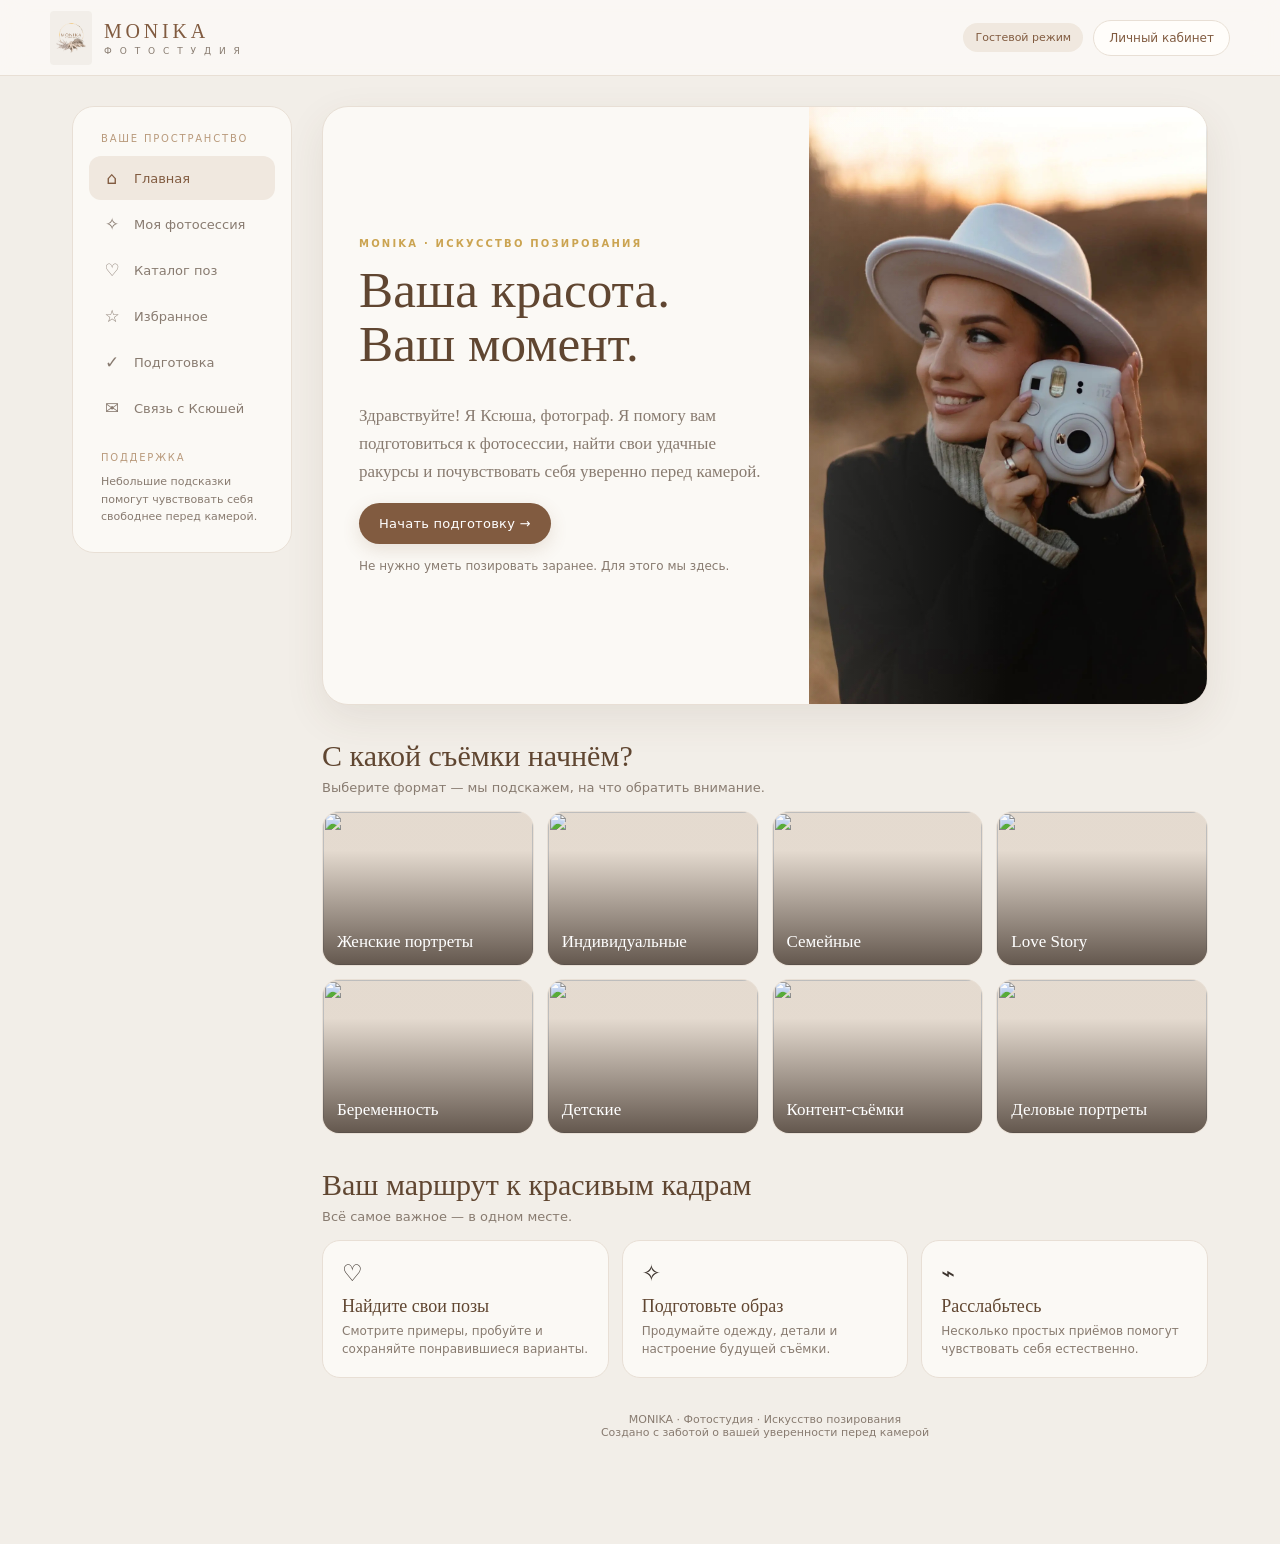
==== ksy-app/index.html @ 973424df "Update index.html" ====
<!DOCTYPE html>
<html lang="ru">
<head>
<meta charset="UTF-8">
<meta name="viewport" content="width=device-width, initial-scale=1.0">
<meta name="theme-color" content="#f2eee8">
<title>MONIKA — искусство позирования</title>
<style>
:root{--cream:#f2eee8;--paper:#fbf9f5;--sand:#dfd1c3;--taupe:#b99a7c;--brown:#815b40;--deep:#604631;--gold:#cba451;--ink:#3d342d;--muted:#887b70;--line:#e8dfd5;--white:#fffdfa;--shadow:0 14px 40px rgba(91,67,48,.09)}
*{box-sizing:border-box}html{scroll-behavior:smooth}body{margin:0;background:var(--cream);color:var(--ink);font-family:Inter,ui-sans-serif,system-ui,-apple-system,"Segoe UI",sans-serif}button,input,textarea,select{font:inherit}button{cursor:pointer}.app{min-height:100vh}.topbar{height:76px;display:flex;align-items:center;justify-content:space-between;padding:0 max(22px,calc((100vw - 1180px)/2));background:rgba(251,249,245,.88);backdrop-filter:blur(12px);border-bottom:1px solid var(--line);position:sticky;top:0;z-index:20}.brand{display:flex;align-items:center;gap:12px}.brand img{width:42px;height:54px;object-fit:cover;object-position:center 48%;border-radius:4px}.brand-name{font-family:Georgia,serif;letter-spacing:.19em;color:var(--brown);font-size:20px}.brand-sub{font-size:9px;letter-spacing:.28em;color:var(--muted);margin-top:3px}.top-actions{display:flex;gap:10px;align-items:center}.pill{border:1px solid var(--line);background:var(--white);color:var(--brown);padding:10px 15px;border-radius:999px;font-size:12px}.pill.primary{background:var(--brown);color:white;border-color:var(--brown)}.layout{max-width:1180px;margin:auto;padding:30px 22px 100px;display:grid;grid-template-columns:220px minmax(0,1fr);gap:30px}.sidebar{position:sticky;top:100px;align-self:start;background:var(--paper);border:1px solid var(--line);border-radius:22px;padding:16px}.side-label{font-size:10px;letter-spacing:.18em;color:var(--taupe);text-transform:uppercase;padding:10px 12px}.nav-btn{display:flex;align-items:center;gap:11px;width:100%;border:0;background:transparent;color:var(--muted);padding:12px;border-radius:12px;text-align:left;font-size:13px;margin:2px 0}.nav-btn:hover,.nav-btn.active{background:#f0e8df;color:var(--brown)}.nav-btn span{font-size:17px;width:22px;text-align:center}.main{min-width:0}.page{display:none}.page.active{display:block;animation:fade .25s ease}@keyframes fade{from{opacity:.5;transform:translateY(5px)}to{opacity:1;transform:none}}.hero{background:var(--paper);border:1px solid var(--line);border-radius:26px;overflow:hidden;display:grid;grid-template-columns:1fr .82fr;min-height:330px;box-shadow:var(--shadow)}.hero-copy{padding:38px 36px;display:flex;flex-direction:column;justify-content:center}.eyebrow{font-size:10px;letter-spacing:.22em;text-transform:uppercase;color:var(--gold);font-weight:700}.hero h1{font-family:Georgia,serif;font-size:clamp(34px,4vw,54px);font-weight:400;line-height:1.05;color:var(--deep);margin:14px 0}.hero p{font-family:Georgia,serif;color:var(--muted);font-size:17px;line-height:1.65;max-width:470px}.hero-photo{background:#e8ded3;display:flex;align-items:center;justify-content:center;position:relative;overflow:hidden}.hero-photo img{height:100%;width:100%;object-fit:cover;object-position:center 38%;opacity:.98}.hero-photo:after{content:"";position:absolute;inset:0;background:linear-gradient(90deg,rgba(251,249,245,.14),transparent 50%)}.btn{border:0;background:var(--brown);color:white;padding:13px 20px;border-radius:999px;font-size:13px;letter-spacing:.02em;box-shadow:0 6px 18px rgba(129,91,64,.16)}.btn:hover{background:var(--deep)}.btn.light{background:#eee5dc;color:var(--brown);box-shadow:none}.btn.outline{background:transparent;border:1px solid var(--taupe);color:var(--brown);box-shadow:none}.btn.small{padding:9px 14px;font-size:12px}.welcome-note{font-size:12px;color:var(--muted);margin-top:15px}.section-head{display:flex;align-items:end;justify-content:space-between;gap:20px;margin:34px 0 16px}.section-head h2,.page-title{font-family:Georgia,serif;font-weight:400;color:var(--deep);font-size:30px;margin:0}.section-head p{margin:7px 0 0;color:var(--muted);font-size:13px}.shoot-grid{display:grid;grid-template-columns:repeat(4,1fr);gap:13px}.shoot-card{position:relative;min-height:155px;border:1px solid var(--line);border-radius:17px;overflow:hidden;background:#e8ded3;text-align:left;padding:0;color:white;isolation:isolate}.shoot-card img{position:absolute;inset:0;width:100%;height:100%;object-fit:cover;z-index:-2;transition:transform .4s}.shoot-card:after{content:"";position:absolute;inset:0;background:linear-gradient(0deg,rgba(49,36,27,.72),rgba(49,36,27,.02) 75%);z-index:-1}.shoot-card:hover img{transform:scale(1.05)}.shoot-card strong{position:absolute;left:14px;bottom:13px;font-family:Georgia,serif;font-weight:400;font-size:17px}.shoot-card.selected{outline:3px solid var(--gold);outline-offset:2px}.shoot-card.selected:before{content:"✓";position:absolute;right:10px;top:10px;background:var(--gold);color:white;border-radius:50%;width:24px;height:24px;display:grid;place-items:center;font-size:13px}.quick-grid{display:grid;grid-template-columns:repeat(3,1fr);gap:13px}.quick-card{background:var(--paper);border:1px solid var(--line);border-radius:18px;padding:19px}.quick-card .ico{font-size:23px}.quick-card h3{font-family:Georgia,serif;font-size:18px;font-weight:400;color:var(--deep);margin:10px 0 5px}.quick-card p{font-size:12px;line-height:1.5;color:var(--muted);margin:0}.filters{display:flex;flex-wrap:wrap;gap:8px;margin:17px 0}.filter{border:1px solid var(--line);border-radius:999px;background:var(--paper);padding:9px 14px;color:var(--muted);font-size:12px}.filter.active{background:var(--brown);border-color:var(--brown);color:white}.search{width:100%;border:1px solid var(--line);background:var(--paper);border-radius:13px;padding:13px 15px;color:var(--ink);outline:none}.search:focus,input:focus,textarea:focus{border-color:var(--taupe);box-shadow:0 0 0 3px rgba(185,154,124,.14)}.pose-grid{display:grid;grid-template-columns:repeat(3,1fr);gap:15px}.pose-card{background:var(--paper);border:1px solid var(--line);border-radius:18px;overflow:hidden;cursor:pointer;transition:.2s}.pose-card:hover{transform:translateY(-3px);box-shadow:var(--shadow)}.pose-img{height:220px;position:relative;background:#e8ded3}.pose-img img{width:100%;height:100%;object-fit:cover}.heart{position:absolute;right:11px;top:11px;border:0;border-radius:50%;background:rgba(251,249,245,.92);width:35px;height:35px;color:var(--brown);font-size:18px}.pose-info{padding:14px}.pose-info small{color:var(--taupe);font-size:10px;text-transform:uppercase;letter-spacing:.13em}.pose-info h3{font-family:Georgia,serif;font-weight:400;font-size:19px;color:var(--deep);margin:6px 0}.pose-info p{font-size:12px;color:var(--muted);margin:0;line-height:1.5}.tag{display:inline-block;background:#f0e8df;color:var(--brown);border-radius:999px;padding:5px 9px;font-size:10px;margin:9px 4px 0 0}.panel{background:var(--paper);border:1px solid var(--line);border-radius:22px;padding:24px;margin:16px 0}.panel h3{font-family:Georgia,serif;font-weight:400;color:var(--deep);font-size:22px;margin:0 0 12px}.muted{color:var(--muted);font-size:13px;line-height:1.6}.checklist{display:grid;gap:10px}.checkrow{display:flex;gap:11px;align-items:flex-start;padding:12px;background:#f7f3ee;border-radius:12px;font-size:13px;color:var(--ink)}.checkrow input{accent-color:var(--brown);margin-top:2px}.progress{height:7px;background:#eee5dc;border-radius:10px;overflow:hidden;margin:12px 0}.progress span{display:block;height:100%;background:var(--gold);width:0;transition:width .2s}.form-grid{display:grid;grid-template-columns:1fr 1fr;gap:12px}.field{display:grid;gap:6px;margin:10px 0}.field label{font-size:11px;color:var(--muted)}.field input,.field textarea,.field select{width:100%;border:1px solid var(--line);border-radius:12px;background:#fffdfa;padding:12px;color:var(--ink);outline:none}.field textarea{min-height:105px;resize:vertical}.empty{padding:40px 20px;text-align:center;color:var(--muted);background:var(--paper);border:1px dashed var(--sand);border-radius:18px}.modal{position:fixed;inset:0;background:rgba(43,32,24,.48);z-index:50;display:none;align-items:center;justify-content:center;padding:18px}.modal.open{display:flex}.modal-box{background:var(--paper);border-radius:22px;max-width:760px;width:100%;max-height:90vh;overflow:auto;position:relative}.modal-close{position:absolute;right:14px;top:14px;border:0;background:rgba(255,253,250,.9);width:36px;height:36px;border-radius:50%;font-size:20px;color:var(--brown);z-index:2}.modal-content{display:grid;grid-template-columns:1fr 1fr}.modal-content img{width:100%;height:100%;min-height:430px;object-fit:cover}.modal-text{padding:30px}.modal-text h2{font:400 30px Georgia,serif;color:var(--deep);margin:8px 0 14px}.modal-text h4{font-size:12px;color:var(--brown);margin:18px 0 5px}.modal-text p{font-size:13px;color:var(--muted);line-height:1.6;margin:0}.toast{position:fixed;bottom:24px;left:50%;transform:translate(-50%,20px);opacity:0;background:var(--deep);color:white;padding:12px 18px;border-radius:999px;font-size:12px;z-index:100;transition:.25s;pointer-events:none}.toast.show{opacity:1;transform:translate(-50%,0)}.mobile-nav{display:none}.profile-badge{font-size:11px;color:var(--brown);background:#f0e8df;border-radius:999px;padding:8px 12px}.footer{color:var(--muted);font-size:11px;text-align:center;margin:35px 0 5px}.hide{display:none!important}
@media(max-width:900px){.layout{grid-template-columns:1fr;padding:20px 16px 100px}.sidebar{display:none}.shoot-grid{grid-template-columns:repeat(2,1fr)}.pose-grid{grid-template-columns:repeat(2,1fr)}.hero{grid-template-columns:1fr .65fr}.hero-copy{padding:26px}.quick-grid{grid-template-columns:repeat(2,1fr)}.mobile-nav{display:flex;position:fixed;bottom:0;left:0;right:0;background:rgba(251,249,245,.96);backdrop-filter:blur(14px);border-top:1px solid var(--line);z-index:30;justify-content:space-around;padding:8px 4px calc(8px + env(safe-area-inset-bottom))}.mobile-nav button{border:0;background:transparent;color:var(--muted);font-size:10px;display:grid;gap:3px;justify-items:center;padding:4px}.mobile-nav button span{font-size:18px}.mobile-nav button.active{color:var(--brown)}}
@media(max-width:600px){.topbar{height:64px;padding:0 14px}.brand img{width:34px;height:44px}.brand-name{font-size:17px}.top-actions .pill{padding:8px 10px;font-size:10px}.layout{padding:14px 12px 95px}.hero{display:flex;flex-direction:column-reverse}.hero-photo{height:180px}.hero-photo{height:250px}.hero-photo img{object-position:center 36%}.hero-copy{padding:23px}.hero h1{font-size:37px}.hero p{font-size:15px}.section-head h2,.page-title{font-size:26px}.shoot-card{min-height:132px}.pose-grid{grid-template-columns:1fr 1fr;gap:9px}.pose-img{height:160px}.pose-info{padding:11px}.pose-info h3{font-size:16px}.pose-info p{font-size:11px}.quick-grid{grid-template-columns:1fr 1fr}.quick-card{padding:14px}.quick-card h3{font-size:16px}.form-grid{grid-template-columns:1fr}.modal-content{grid-template-columns:1fr}.modal-content img{height:250px;min-height:0}.modal-text{padding:22px}.section-head{margin-top:26px}.panel{padding:17px}}
</style>
</head>
<body>
<div class="app">
<header class="topbar">
  <div class="brand"><img id="brandLogo" alt="Логотип фотостудии MONIKA"><div><div class="brand-name">MONIKA</div><div class="brand-sub">Ф О Т О С Т У Д И Я</div></div></div>
  <div class="top-actions"><span class="profile-badge" id="modeBadge">Гостевой режим</span><button class="pill" id="modeButton">Личный кабинет</button></div>
</header>
<div class="layout">
<aside class="sidebar">
  <div class="side-label">Ваше пространство</div>
  <button class="nav-btn active" data-page="home"><span>⌂</span>Главная</button>
  <button class="nav-btn" data-page="shoot"><span>✧</span>Моя фотосессия</button>
  <button class="nav-btn" data-page="poses"><span>♡</span>Каталог поз</button>
  <button class="nav-btn" data-page="favorites"><span>☆</span>Избранное</button>
  <button class="nav-btn" data-page="prepare"><span>✓</span>Подготовка</button>
  <button class="nav-btn" data-page="message"><span>✉</span>Связь с Ксюшей</button>
  <div class="side-label" style="margin-top:12px">Поддержка</div>
  <div class="muted" style="padding:0 12px 10px;font-size:11px">Небольшие подсказки помогут чувствовать себя свободнее перед камерой.</div>
</aside>
<main class="main">
<section class="page active" id="page-home">
  <div class="hero">
    <div class="hero-copy"><div class="eyebrow">MONIKA · искусство позирования</div><h1>Ваша красота.<br>Ваш момент.</h1><p>Здравствуйте! Я Ксюша, фотограф. Я помогу вам подготовиться к фотосессии, найти свои удачные ракурсы и почувствовать себя уверенно перед камерой.</p><div><button class="btn" data-go="shoot">Начать подготовку →</button></div><div class="welcome-note">Не нужно уметь позировать заранее. Для этого мы здесь.</div></div>
    <div class="hero-photo"><img src="main-photo.jpg" alt="Ксюша — фотограф фотостудии MONIKA"></div>
  </div>
  <div class="section-head"><div><h2>С какой съёмки начнём?</h2><p>Выберите формат — мы подскажем, на что обратить внимание.</p></div></div>
  <div class="shoot-grid" id="homeShootGrid"></div>
  <div class="section-head"><div><h2>Ваш маршрут к красивым кадрам</h2><p>Всё самое важное — в одном месте.</p></div></div>
  <div class="quick-grid">
    <div class="quick-card"><div class="ico">♡</div><h3>Найдите свои позы</h3><p>Смотрите примеры, пробуйте и сохраняйте понравившиеся варианты.</p></div>
    <div class="quick-card"><div class="ico">✧</div><h3>Подготовьте образ</h3><p>Продумайте одежду, детали и настроение будущей съёмки.</p></div>
    <div class="quick-card"><div class="ico">⌁</div><h3>Расслабьтесь</h3><p>Несколько простых приёмов помогут чувствовать себя естественно.</p></div>
  </div>
</section>
<section class="page" id="page-shoot">
  <div class="eyebrow">Ваш персональный маршрут</div><h1 class="page-title">Моя фотосессия</h1><p class="muted">Выберите формат съёмки. Подборка поз и рекомендации будут ориентированы на ваш запрос.</p>
  <div class="shoot-grid" id="shootPageGrid"></div>
  <div class="panel" id="shootSelection"><h3>Пока ничего не выбрано</h3><p class="muted">Выберите тип фотосессии выше, чтобы увидеть рекомендации.</p></div>
</section>
<section class="page" id="page-poses">
  <div class="eyebrow">Вдохновение и практика</div><h1 class="page-title">Каталог поз</h1><p class="muted">Выберите позу, изучите подсказки и добавьте понравившиеся варианты в избранное.</p>
  <input class="search" id="poseSearch" placeholder="Найти позу или подсказку…">
  <div class="filters" id="poseFilters"></div><div class="pose-grid" id="poseGrid"></div>
</section>
<section class="page" id="page-favorites">
  <div class="eyebrow">Ваша подборка</div><h1 class="page-title">Избранные позы</h1><p class="muted">Соберите идеи, которые хотите обсудить с Ксюшей перед съёмкой.</p>
  <div id="favoriteGrid" class="pose-grid"></div>
  <div class="panel"><h3>Поделиться подборкой</h3><p class="muted">Отправьте Ксюше список выбранных поз и добавьте свои пожелания.</p><button class="btn" id="shareFavorites">Поделиться подборкой</button></div>
</section>
<section class="page" id="page-prepare">
  <div class="eyebrow">Спокойная подготовка</div><h1 class="page-title">Перед фотосессией</h1><p class="muted">Отмечайте выполненные пункты. Ваш прогресс сохранится в этом браузере.</p>
  <div class="panel"><div style="display:flex;justify-content:space-between;gap:12px;align-items:center"><h3>Мой чек-лист</h3><strong id="progressText" style="font-size:12px;color:var(--brown)">0 из 8</strong></div><div class="progress"><span id="progressBar"></span></div><div class="checklist" id="checklist"></div></div>
  <div class="panel"><h3>Маленькая практика перед зеркалом</h3><p class="muted">Выделите 5 минут: расслабьте плечи, слегка перенесите вес на одну ногу, попробуйте повернуть корпус на три четверти и найдите мягкое положение рук. Не стремитесь застыть — дышите и двигайтесь плавно.</p></div>
</section>
<section class="page" id="page-message">
  <div class="eyebrow">Давайте обсудим вашу идею</div><h1 class="page-title">Связь с Ксюшей</h1><p class="muted">Расскажите, какое настроение вы хотите передать на фотографиях. Можно отправить и сохранённые позы.</p>
  <div class="panel">
    <form id="messageForm">
      <div class="form-grid"><div class="field"><label for="clientName">Ваше имя *</label><input id="clientName" required placeholder="Как к вам обращаться?"></div><div class="field"><label for="clientContact">Телефон или мессенджер</label><input id="clientContact" placeholder="Как с вами связаться?"></div></div>
      <div class="field"><label for="clientShoot">Тип фотосессии</label><select id="clientShoot"><option value="">Выберите формат</option></select></div>
      <div class="field"><label for="clientWish">Ваши пожелания *</label><textarea id="clientWish" required placeholder="Например: хочу нежные естественные кадры, люблю фотографии в движении…"></textarea></div>
      <div class="field"><label for="selectedPoses">Выбранные позы</label><textarea id="selectedPoses" placeholder="Здесь появятся ваши избранные позы" readonly></textarea></div>
      <button class="btn" type="submit">Подготовить сообщение</button>
      <p class="welcome-note">Пока это демонстрационная форма: она подготовит текст для отправки через меню «Поделиться» или копирование. Автоматическая доставка Ксюше появится после подключения канала связи.</p>
    </form>
  </div>
</section>
<div class="footer">MONIKA · Фотостудия · Искусство позирования<br>Создано с заботой о вашей уверенности перед камерой</div>
</main>
</div>
<nav class="mobile-nav">
  <button class="active" data-page="home"><span>⌂</span>Главная</button><button data-page="shoot"><span>✧</span>Съёмка</button><button data-page="poses"><span>♡</span>Позы</button><button data-page="favorites"><span>☆</span>Избранное</button><button data-page="prepare"><span>✓</span>Чек-лист</button>
</nav>
</div>
<div class="modal" id="poseModal"><div class="modal-box"><button class="modal-close" id="modalClose">×</button><div class="modal-content" id="modalContent"></div></div></div>
<div class="toast" id="toast"></div>
<script>
const LOGO_DATA = "logo.png";
document.getElementById('brandLogo').src=LOGO_DATA;
const shootTypes=[
["Женские портреты","Женственность, выразительный взгляд и красивые крупные планы."],
["Индивидуальные","Ваш характер, настроение и история в кадре."],
["Семейные","Тепло, близость, живые эмоции и взаимодействие."],
["Love Story","Нежность, контакт, движение и искренние моменты вдвоём."],
["Беременность","Красота ожидания, мягкие линии и бережные позы."],
["Детские","Игра, естественность, движение и настоящие эмоции."],
["Контент-съёмки","Разнообразные кадры для личного бренда и социальных сетей."],
["Деловые портреты","Уверенность, открытость и профессиональный образ."],
];
const poses=[
{id:1,title:"Мягкий разворот",kind:"Стоя",desc:"Положение корпуса в три четверти помогает создать объёмный и естественный силуэт.",img:"photo.jpg",body:"Поверните корпус немного в сторону от камеры, плечи оставьте расслабленными. Перенесите вес на дальнюю от камеры ногу, ближнюю слегка согните.",hands:"Одну руку можно мягко положить на талию или бедро, вторую оставить свободной. Между рукой и корпусом оставьте немного воздуха.",legs:"Стопы поставьте не на одну линию. Носок ближней ноги можно направить немного в сторону камеры.",head:"Слегка поверните лицо к источнику света. Подбородок чуть вперёд и немного вниз.",tip:"Не задерживайте дыхание. Сделайте небольшой выдох и расслабьте плечи." ,tags:["Женский портрет","Индивидуальная","Контент-съёмка"]},
{id:2,title:"Руки у лица",kind:"Крупный план",desc:"Нежный портретный жест, который помогает красиво оформить лицо в кадре.",img:"photo.jpg",body:"Разверните плечи немного по диагонали. Не прижимайте локти к телу — оставьте лёгкость в линии рук.",hands:"Коснитесь пальцами подбородка, щеки или линии шеи. Кисти расслаблены, пальцы слегка вытянуты, но не напряжены.",legs:"В крупном плане положение ног не принципиально.",head:"Слегка наклоните голову и выберите точку взгляда рядом с объективом или прямо в камеру.",tip:"Не закрывайте пальцами черты лица. Представьте, что держите в руках тонкий лепесток.",tags:["Женский портрет","Индивидуальная","Контент-съёмка"]},
{id:3,title:"Опора на стену",kind:"Стоя",desc:"Расслабленная поза с естественной опорой и красивой линией корпуса.",img:"photo.jpg",body:"Встаньте рядом со стеной и слегка коснитесь её плечом или спиной. Не наваливайтесь всем весом.",hands:"Одну руку можно опустить вдоль тела, другой легко коснуться стены или волос.",legs:"Скрестите ноги свободно в области щиколоток или поставьте одну ногу чуть впереди.",head:"Поверните голову к свету, взгляд можно направить в сторону.",tip:"Сделайте несколько небольших движений, чтобы фотограф поймал естественный момент.",tags:["Индивидуальная","Деловой портрет","Контент-съёмка"]},
{id:4,title:"Элегантно сидя",kind:"Сидя",desc:"Спокойная поза для портрета или кадров в полный рост.",img:"photo.jpg",body:"Сядьте ближе к краю стула, корпус слегка наклоните вперёд от бёдер, сохраняя длинную спину.",hands:"Положите ладони на бёдра или одну руку на подлокотник. Не сжимайте пальцы.",legs:"Разверните колени немного по диагонали, одну стопу поставьте чуть впереди другой.",head:"Подбородок держите параллельно полу или немного опустите.",tip:"Сначала найдите удобное положение, затем добавьте небольшой поворот корпуса.",tags:["Женский портрет","Индивидуальная","Деловой портрет"]},
{id:5,title:"Шаг в движении",kind:"В движении",desc:"Живой кадр, будто фотограф поймал вас во время прогулки.",img:"photo.jpg",body:"Начните медленно идти по направлению к фотографу или по диагонали. Держите корпус свободно.",hands:"Позвольте рукам естественно двигаться в такт шагу. Можно слегка придерживать жакет или сумку.",legs:"Делайте небольшие шаги, не пытайтесь специально широко шагать.",head:"Смотрите вперёд, на фотографа или ненадолго в сторону.",tip:"Лучше повторить проход несколько раз, каждый раз немного меняя темп.",tags:["Индивидуальная","Контент-съёмка","Деловой портрет"]},
{id:6,title:"Взгляд через плечо",kind:"Стоя",desc:"Поза с лёгкой динамикой и выразительной линией плеч.",img:"photo.jpg",body:"Развернитесь от камеры корпусом, затем мягко поверните плечи и голову назад.",hands:"Руки оставьте свободными или одной рукой слегка коснитесь волос.",legs:"Поставьте ноги устойчиво, одну можно немного отвести назад.",head:"Посмотрите через плечо, не поднимая подбородок слишком высоко.",tip:"Поворачивайте голову постепенно, чтобы найти комфортный угол.",tags:["Женский портрет","Индивидуальная"]},
{id:7,title:"Уютный семейный момент",kind:"Взаимодействие",desc:"Не смотрите всё время в камеру — взаимодействуйте друг с другом.",img:"photo.jpg",body:"Расположитесь близко друг к другу, создавая естественный контакт плечами и руками.",hands:"Обнимите близкого человека, возьмите ребёнка за руку или мягко коснитесь плеча.",legs:"Выберите удобное устойчивое положение. Для детей оставьте свободу движения.",head:"Посмотрите друг на друга, улыбнитесь или поговорите.",tip:"Вместо команды «улыбнитесь» вспомните приятную семейную историю.",tags:["Семейная","Детская"]},
{id:8,title:"Нежный контакт вдвоём",kind:"Взаимодействие",desc:"Кадр про близость: лёгкое касание и внимание друг к другу.",img:"photo.jpg",body:"Встаньте близко друг к другу под небольшим углом к камере.",hands:"Возьмитесь за руки или положите ладонь на плечо партнёра.",legs:"Стойте свободно, можно слегка приблизить одну стопу к партнёру.",head:"Посмотрите друг на друга или соприкоснитесь лбами, если вам комфортно.",tip:"Сделайте несколько шагов навстречу друг другу — движение поможет убрать скованность.",tags:["Love Story","Семейная"]},
{id:9,title:"Силуэт в профиль",kind:"Крупный план",desc:"Лаконичный портрет, в котором важны линия лица и мягкий свет.",img:"photo.jpg",body:"Повернитесь боком к камере, плечи опустите и вытяните шею естественно.",hands:"Руки можно оставить за пределами кадра или легко соединить у талии.",legs:"Не имеют значения для портретного кадра.",head:"Смотрите прямо перед собой, не запрокидывая голову.",tip:"Попросите фотографа показать, с какой стороны свет мягче подчёркивает черты лица.",tags:["Женский портрет","Деловой портрет"]},
{id:10,title:"Свободная поза с жакетом",kind:"Стоя",desc:"Подходит для стильных кадров с одеждой и аксессуарами.",img:"photo.jpg",body:"Слегка разверните корпус, одну сторону жакета можно оставить открытой.",hands:"Возьмитесь за лацкан, манжет или край рукава. Движение должно быть лёгким.",legs:"Одна нога немного впереди, колени не блокируйте.",head:"Смотрите в камеру или чуть в сторону.",tip:"Поиграйте с деталями одежды: поправьте рукав, воротник или волосы.",tags:["Контент-съёмка","Деловой портрет","Индивидуальная"]},
{id:11,title:"Беременный профиль будущей мамы",kind:"Крупный план",desc:"Мягкая поза, в которой внимание сосредоточено на ожидании малыша.",img:"photo.jpg",body:"Встаньте боком к камере, слегка наклоните голову...",head:"Слегка поверните лицо...",tip:"Не закрывайте пальцами черты лица...",tags:["Женский портрет","Беременность"]},
{id:12,title:"Игра и движение",kind:"В движении",desc:"Для детской съёмки лучше работают простые игры и естественные эмоции.",img:"photo.jpg",body:"Предложите ребёнку пройтись, повернуться, рассмотреть игрушку или обнять близкого.",hands:"Пусть руки двигаются свободно — не нужно фиксировать положение.",legs:"Дайте возможность двигаться и менять положение.",head:"Не требуйте смотреть прямо в объектив. Ловите живой взгляд.",tip:"Пусть съёмка будет игрой, а не набором строгих команд.",tags:["Детская","Семейная"]}
];
const checklistItems=["Обсудить с Ксюшей идею и настроение съёмки","Выбрать 2–3 подходящих образа","Проверить одежду и подготовить её заранее","Подобрать обувь и аксессуары","Продумать макияж и причёску","Сохранить понравившиеся позы и референсы","Уточнить время, адрес и детали встречи","Взять с собой хорошее настроение и воду"];
let selectedShoot=localStorage.getItem('monikaShoot')||'';
let favorites=JSON.parse(localStorage.getItem('monikaFavorites')||'[]');
let checked=JSON.parse(localStorage.getItem('monikaChecklist')||'[]');
let mode=localStorage.getItem('monikaMode')||'guest';
let activeFilter='Все';
function toast(msg){const el=document.getElementById('toast');el.textContent=msg;el.classList.add('show');setTimeout(()=>el.classList.remove('show'),2400)}
function navigate(page){document.querySelectorAll('.page').forEach(p=>p.classList.toggle('active',p.id==='page-'+page));document.querySelectorAll('[data-page]').forEach(b=>b.classList.toggle('active',b.dataset.page===page));window.scrollTo({top:0,behavior:'smooth'});if(page==='favorites')renderFavorites();if(page==='poses')renderPoses();if(page==='message')syncSelectedPoses()}
document.querySelectorAll('[data-page]').forEach(b=>b.addEventListener('click',()=>navigate(b.dataset.page)));
document.querySelectorAll('[data-go]').forEach(b=>b.addEventListener('click',()=>navigate(b.dataset.go)));
function shootCard(s){return `<button class="shoot-card ${selectedShoot===s[0]?'selected':''}" data-shoot="${s[0]}"><img src="${s[2]}" alt=""><strong>${s[0]}</strong></button>`}
function renderShootCards(){document.getElementById('homeShootGrid').innerHTML=shootTypes.map(shootCard).join('');document.getElementById('shootPageGrid').innerHTML=shootTypes.map(shootCard).join('');document.querySelectorAll('[data-shoot]').forEach(b=>b.addEventListener('click',()=>{selectedShoot=b.dataset.shoot;localStorage.setItem('monikaShoot',selectedShoot);renderShootCards();renderShootSelection();toast('Формат фотосессии выбран')}));}
function renderShootSelection(){const el=document.getElementById('shootSelection');if(!selectedShoot){el.innerHTML='<h3>Пока ничего не выбрано</h3><p class="muted">Выберите тип фотосессии выше, чтобы увидеть рекомендации.</p>';return}const s=shootTypes.find(x=>x[0]===selectedShoot);const rec=poses.filter(p=>p.tags.some(t=>t.toLowerCase().includes(selectedShoot.toLowerCase().split(' ')[0])||selectedShoot==='Женские портреты'&&t==='Женский портрет')).slice(0,3);el.innerHTML=`<div class="eyebrow">Ваш выбор</div><h3>s[0]</h3><pclass="muted">{s[1]}</p><p class="muted">Рекомендуем начать с каталога поз, сохранить понравившиеся идеи и отправить их Ксюше перед съёмкой.</p><button class="btn small" id="showRecommended">Посмотреть подходящие позы</button>`;document.getElementById('showRecommended').onclick=()=>{activeFilter='Все';document.getElementById('poseSearch').value='';navigate('poses');renderPoses()};}
function renderFilters(){const cats=['Все','Стоя','Сидя','Крупный план','В движении','Взаимодействие'];document.getElementById('poseFilters').innerHTML=cats.map(c=>`<button class="filter ${activeFilter===c?'active':''}" data-filter="${c}">${c}</button>`).join('');document.querySelectorAll('#poseFilters [data-filter]').forEach(b=>b.onclick=()=>{activeFilter=b.dataset.filter;renderFilters();renderPoses()})}
function poseCard(p){return `<article class="pose-card" data-open="${p.id}"><div class="pose-img"><img src="${p.img}" alt="${p.title}" loading="lazy"><button class="heart" data-fav="${p.id}" aria-label="В избранное">${favorites.includes(p.id)?'♥':'♡'}</button></div><div class="pose-info"><small>${p.kind}</small><h3>${p.title}</h3><p>${p.desc}</p><span class="tag" style="cursor:pointer" data-filter="${p.kind}">${p.kind}</span></div></article>`}
function renderPoses(){const q=(document.getElementById('poseSearch').value||'').toLowerCase();const list=poses.filter(p=>(activeFilter==='Все'||p.kind===activeFilter)&&(p.title+' '+p.desc+' '+p.kind+' '+p.tags.join(' ')).toLowerCase().includes(q));document.getElementById('poseGrid').innerHTML=list.length?list.map(poseCard).join(''):'<div class="empty" style="grid-column:1/-1">Ничего не найдено. Попробуйте изменить запрос или фильтр.</div>';document.querySelectorAll('[data-open]').forEach(b=>b.addEventListener('click',e=>{if(e.target.closest('[data-fav]'))return;openPose(Number(b.dataset.open))}));document.querySelectorAll('[data-fav]').forEach(b=>b.addEventListener('click',e=>{e.stopPropagation();toggleFavorite(Number(b.dataset.fav))}))}
function toggleFavorite(id){favorites=favorites.includes(id)?favorites.filter(x=>x!==id):[...favorites,id];localStorage.setItem('monikaFavorites',JSON.stringify(favorites));renderPoses();renderFavorites();syncSelectedPoses();toast(favorites.includes(id)?'Добавлено в избранное':'Удалено из избранного')}
function renderFavorites(){const list=poses.filter(p=>favorites.includes(p.id));document.getElementById('favoriteGrid').innerHTML=list.length?list.map(poseCard).join(''):'<div class="empty" style="grid-column:1/-1"><div style="font-size:28px;margin-bottom:8px">♡</div>Здесь пока нет сохранённых поз.<br>Откройте каталог и нажмите на сердечко у понравившейся идеи.</div>';document.querySelectorAll('#favoriteGrid [data-open]').forEach(b=>b.addEventListener('click',e=>{if(e.target.closest('[data-fav]'))return;openPose(Number(b.dataset.open))}));document.querySelectorAll('#favoriteGrid [data-fav]').forEach(b=>b.addEventListener('click',e=>{e.stopPropagation();toggleFavorite(Number(b.dataset.fav))}))}
function openPose(id){const p=poses.find(x=>x.id===id);document.getElementById('modalContent').innerHTML=`<img src="${p.img}" alt="${p.title}"><div class="modal-text"><div class="eyebrow">${p.kind}</div><h2>${p.title}</h2><p>${p.desc}</p><h4>Корпус</h4><p>${p.body}</p><h4>Руки</h4><p>${p.hands}</p><h4>Ноги</h4><p>${p.legs}</p><h4>Голова и взгляд</h4><p>${p.head}</p><h4>Совет Ксюши</h4><p>${p.tip}</p><div>${p.tags.map(t=>`<span class="tag">${t}</span>`).join('')}</div><button class="btn" style="margin-top:18px" id="modalFav">${favorites.includes(id)?'Убрать из избранного':'Сохранить позу ♡'}</button></div>`;document.getElementById('poseModal').classList.add('open');document.getElementById('modalFav').onclick=()=>{toggleFavorite(id);openPose(id)}};
document.getElementById('modalClose').onclick=()=>document.getElementById('poseModal').classList.remove('open');document.getElementById('poseModal').addEventListener('click',e=>{if(e.target.id==='poseModal')e.currentTarget.classList.remove('open')});document.addEventListener('keydown',e=>{if(e.key==='Escape')document.getElementById('poseModal').classList.remove('open')});
document.getElementById('poseSearch').addEventListener('input',renderPoses);
function renderChecklist(){document.getElementById('checklist').innerHTML=checklistItems.map((x,i)=>`<label class="checkrow"><input type="checkbox" data-check="${i}" ${checked.includes(i)?'checked':''}><span>${x}</span></label>`).join('');document.querySelectorAll('[data-check]').forEach(c=>c.onchange=()=>{const i=Number(c.dataset.check);checked=c.checked?[...checked,i]:checked.filter(x=>x!==i);localStorage.setItem('monikaChecklist',JSON.stringify(checked));updateProgress()});updateProgress()}
function updateProgress(){const n=checked.length;document.getElementById('progressText').textContent=`${n} из ${checklistItems.length}`;document.getElementById('progressBar').style.width=(n/checklistItems.length*100)+'%'}
function syncSelectedPoses(){document.getElementById('selectedPoses').value=poses.filter(p=>favorites.includes(p.id)).map(p=>'• '+p.title).join('\n')}
function updateMode(){document.getElementById('modeBadge').textContent=mode==='guest'?'Гостевой режим':'Личный кабинет · демо';document.getElementById('modeButton').textContent=mode==='guest'?'Личный кабинет':'Гостевой режим'}
document.getElementById('modeButton').onclick=()=>{if(mode==='guest'){const name=prompt('Как к вам обращаться?');if(name===null)return;localStorage.setItem('monikaClientName',name.trim());mode='account';localStorage.setItem('monikaMode',mode);if(name.trim())document.getElementById('clientName').value=name.trim();toast('Демонстрационный кабинет открыт')}else{mode='guest';localStorage.setItem('monikaMode',mode);toast('Вы перешли в гостевой режим')}updateMode()};
shootTypes.forEach(s=>{const o=document.createElement('option');o.value=s[0];o.textContent=s[0];document.getElementById('clientShoot').appendChild(o)});document.getElementById('clientShoot').addEventListener('change',e=>{selectedShoot=e.target.value;localStorage.setItem('monikaShoot',selectedShoot);renderShootCards();renderShootSelection()});
function shareText(){const selected=poses.filter(p=>favorites.includes(p.id)).map(p=>'• '+p.title+' — '+p.desc).join('\n');return `Здравствуйте, Ксюша!\n\nМеня зовут ${document.getElementById('clientName').value||'________'}.\nТип съёмки: ${document.getElementById('clientShoot').value||selectedShoot||'не выбран'}.\n\nМои пожелания:\n${document.getElementById('clientWish').value||'Хочу обсудить идею фотосессии.'}\n\nПонравившиеся позы:\n${selected||'Пока не выбраны'}\n\nСпасибо!`;}
async function shareOrCopy(text){try{if(navigator.share){await navigator.share({title:'Моя подготовка к фотосессии MONIKA',text});}else if(navigator.clipboard){await navigator.clipboard.writeText(text);toast('Текст скопирован — отправьте его Ксюше')}else{prompt('Скопируйте сообщение:',text)}}catch(e){if(e.name!=='AbortError')toast('Не удалось открыть меню отправки')}}
document.getElementById('shareFavorites').onclick=()=>shareOrCopy(shareText());
document.getElementById('messageForm').addEventListener('submit',e=>{e.preventDefault();shareOrCopy(shareText())});
renderShootCards();renderShootSelection();renderFilters();renderPoses();renderFavorites();renderChecklist();updateMode();syncSelectedPoses();
if(localStorage.getItem('monikaClientName'))document.getElementById('clientName').value=localStorage.getItem('monikaClientName');
 document.addEventListener('click', function(e) {
    const tagElement = e.target.closest('[data-filter]');
    if (tagElement) {
        e.preventDefault();
        e.stopPropagation();
        const filter = tagElement.dataset.filter;
        
        activeFilter = filter; 

        const topButtons = document.querySelectorAll('#poseFilters [data-filter]');
        topButtons.forEach(btn => {
            if (btn.dataset.filter === filter) {
                btn.classList.add('active');
            } else {
                btn.classList.remove('active');
            }
        });

        const modal = document.getElementById('poseModal');
        if (modal.classList.contains('open')) {
            modal.classList.remove('open'); 
        }

        renderPoses();
        window.scrollTo({ top: 0, behavior: 'smooth' });
    }
});

        
</script>
</body>
</html>
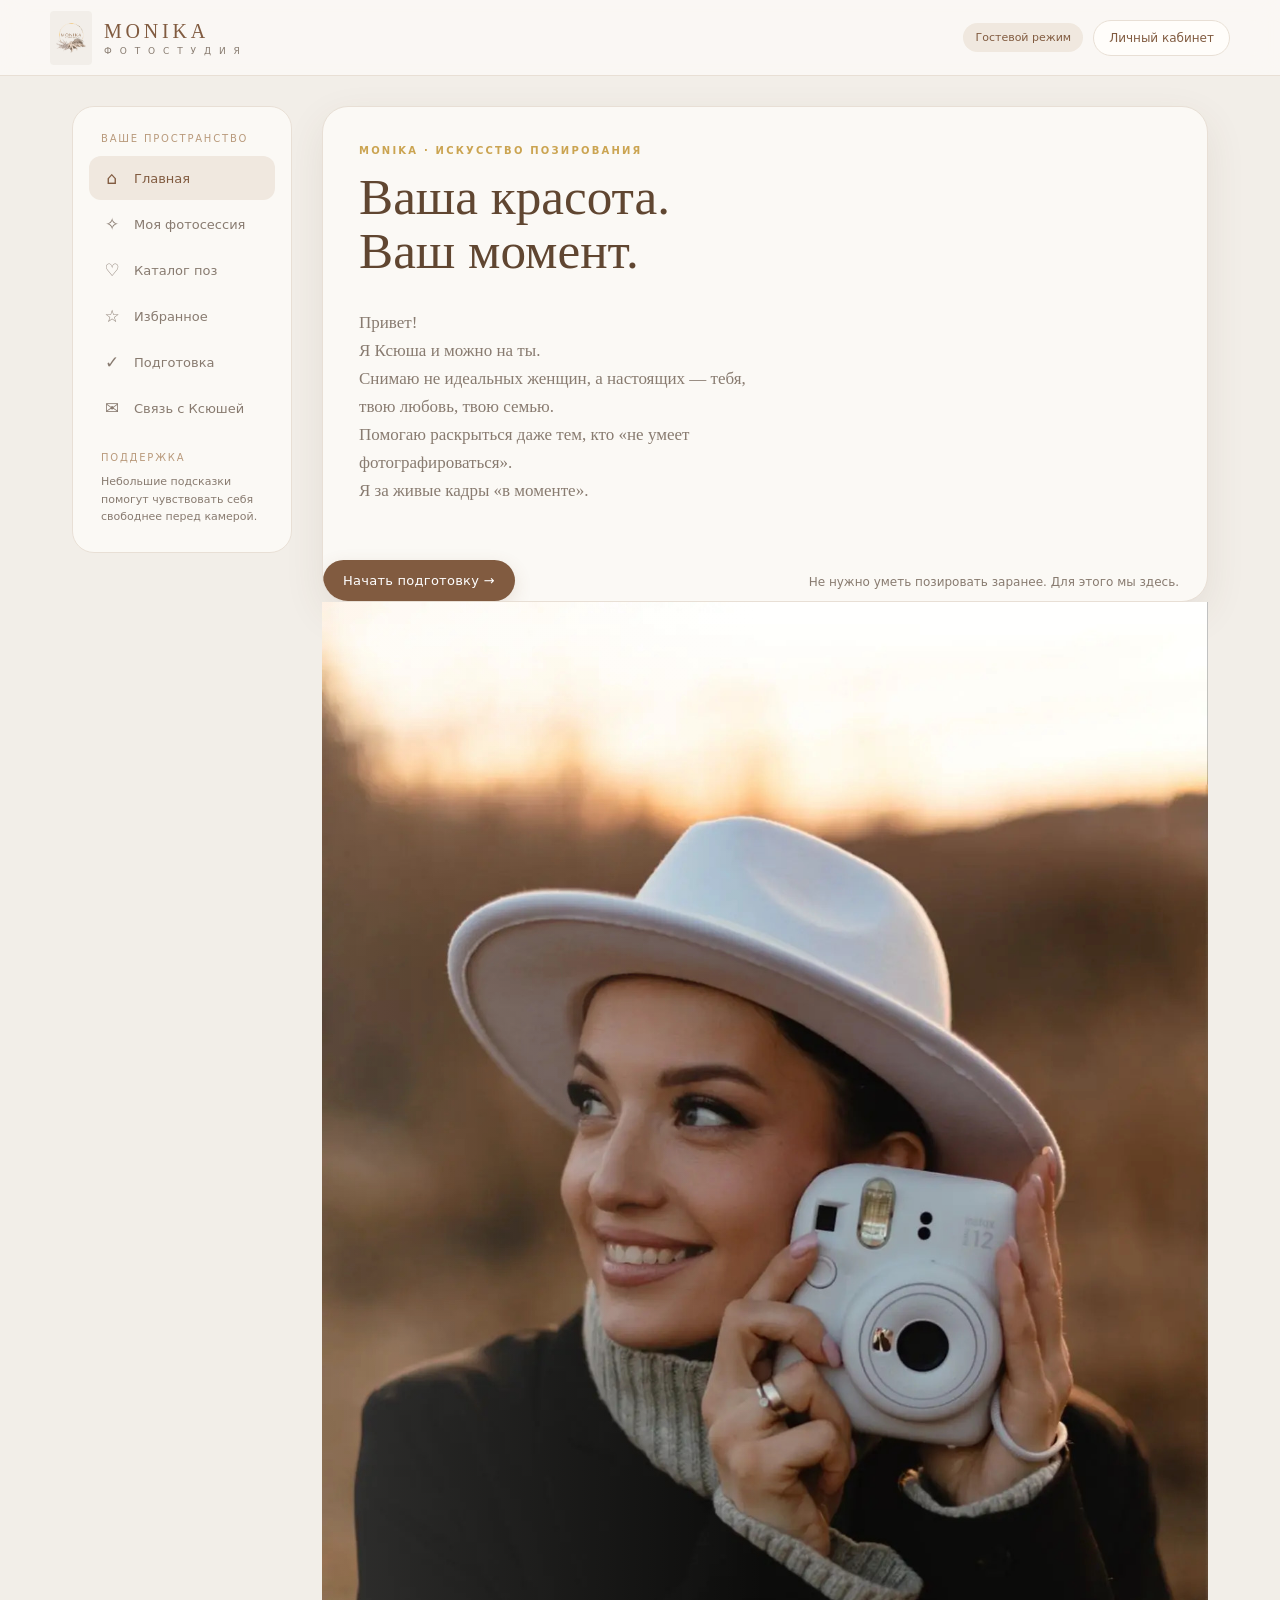
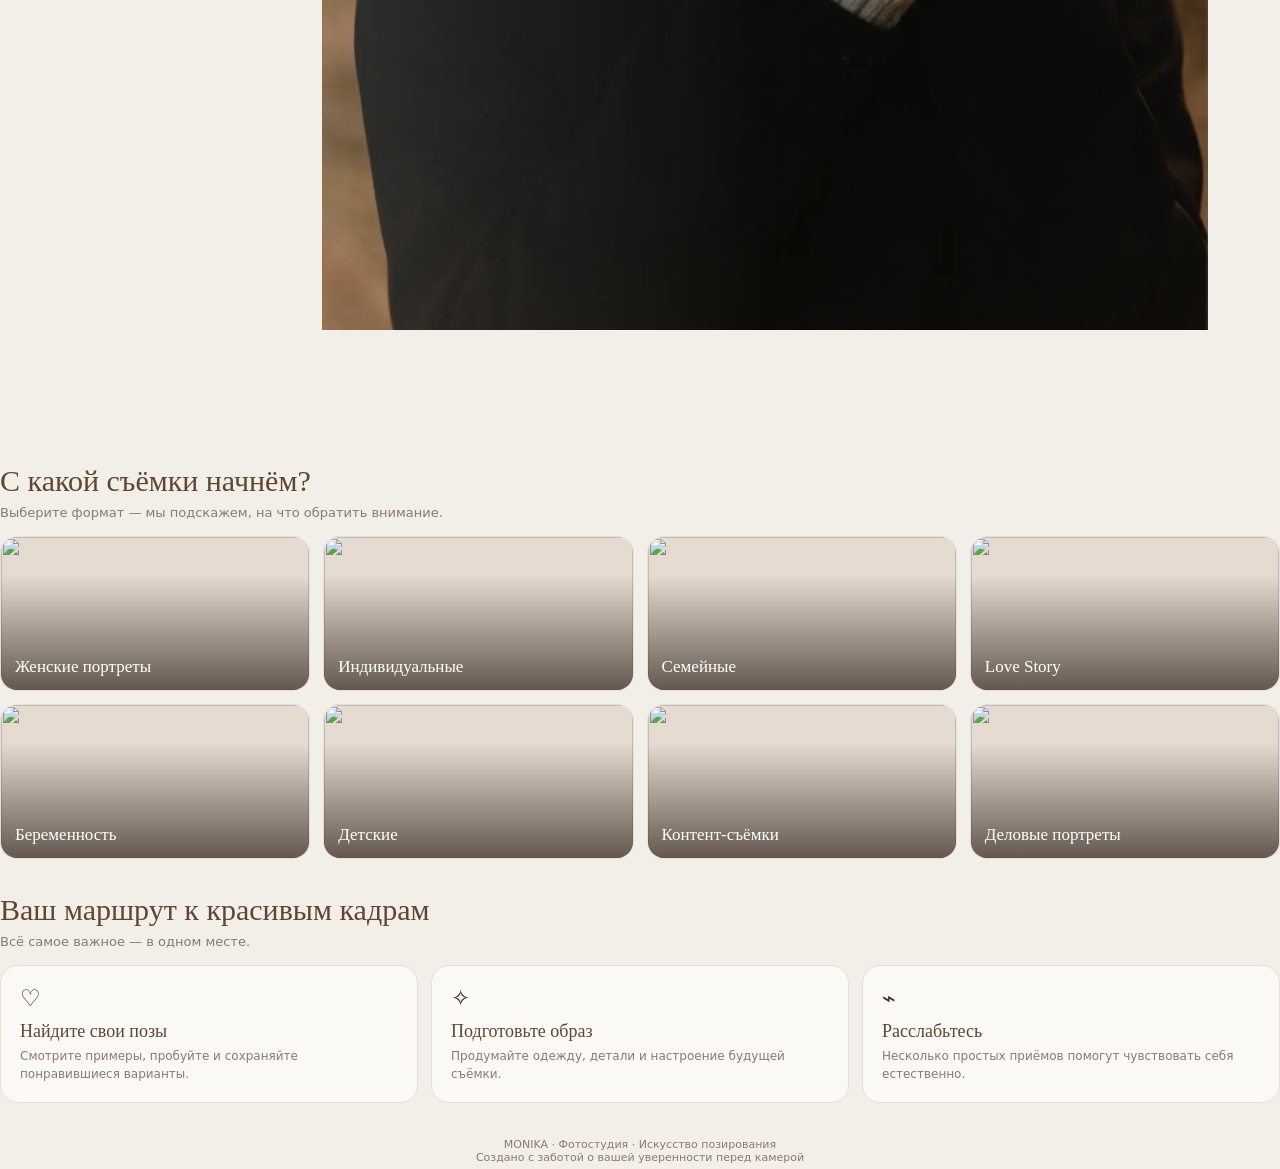
==== commit ec42deca: "Update index.html" ====
--- a/ksy-app/index.html
+++ b/ksy-app/index.html
@@ -33,7 +33,8 @@
 <main class="main">
 <section class="page active" id="page-home">
   <div class="hero">
-    <div class="hero-copy"><div class="eyebrow">MONIKA · искусство позирования</div><h1>Ваша красота.<br>Ваш момент.</h1><p>Здравствуйте! Я Ксюша, фотограф. Я помогу вам подготовиться к фотосессии, найти свои удачные ракурсы и почувствовать себя уверенно перед камерой.</p><div><button class="btn" data-go="shoot">Начать подготовку →</button></div><div class="welcome-note">Не нужно уметь позировать заранее. Для этого мы здесь.</div></div>
+    <div class="hero-copy"><div class="eyebrow">MONIKA · искусство позирования</div><h1>Ваша красота.<br>Ваш момент.</h1><p>Привет!<br>Я Ксюша и можно на ты.<br>Снимаю не идеальных женщин, а настоящих — тебя, твою любовь, твою семью.<br>Помогаю раскрыться даже тем, кто «не умеет фотографироваться».<br>Я за живые кадры «в моменте».</p>
+</div></p><div><button class="btn" data-go="shoot">Начать подготовку →</button></div><div class="welcome-note">Не нужно уметь позировать заранее. Для этого мы здесь.</div></div>
     <div class="hero-photo"><img src="main-photo.jpg" alt="Ксюша — фотограф фотостудии MONIKA"></div>
   </div>
   <div class="section-head"><div><h2>С какой съёмки начнём?</h2><p>Выберите формат — мы подскажем, на что обратить внимание.</p></div></div>
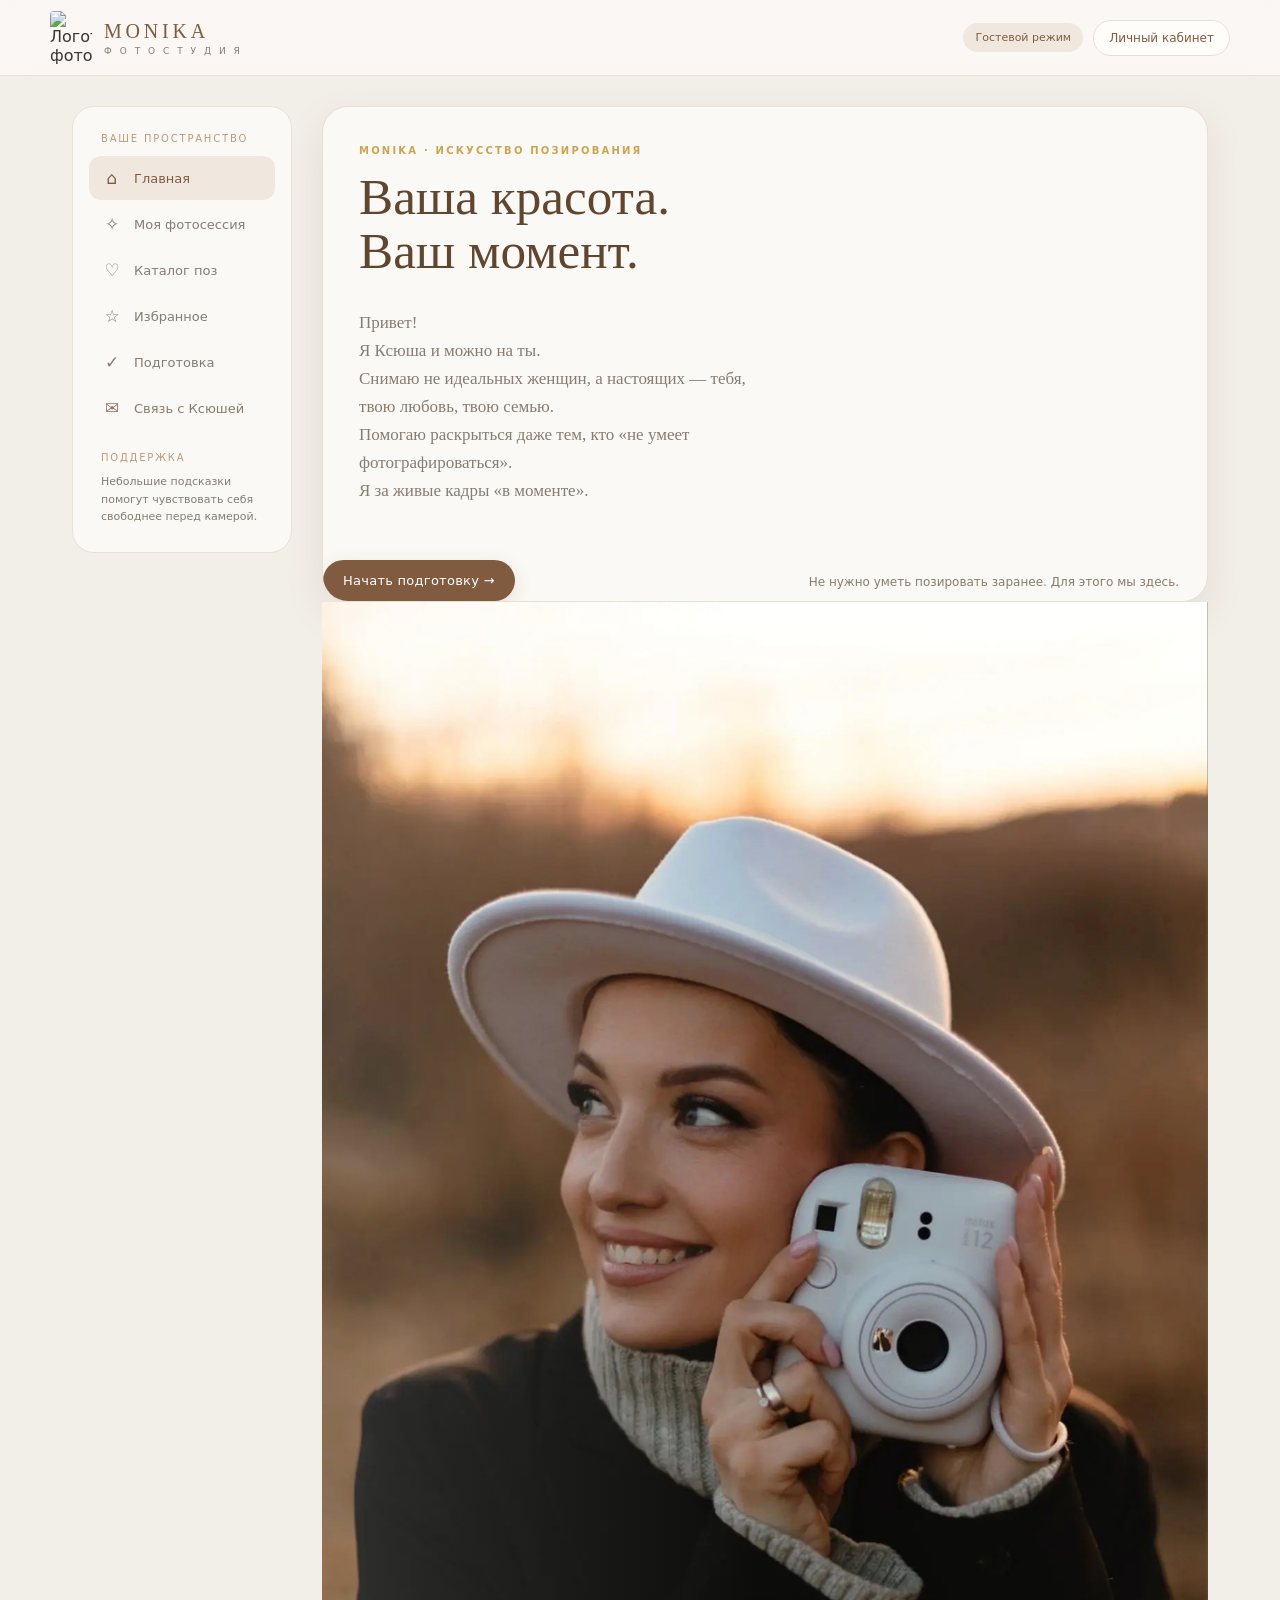
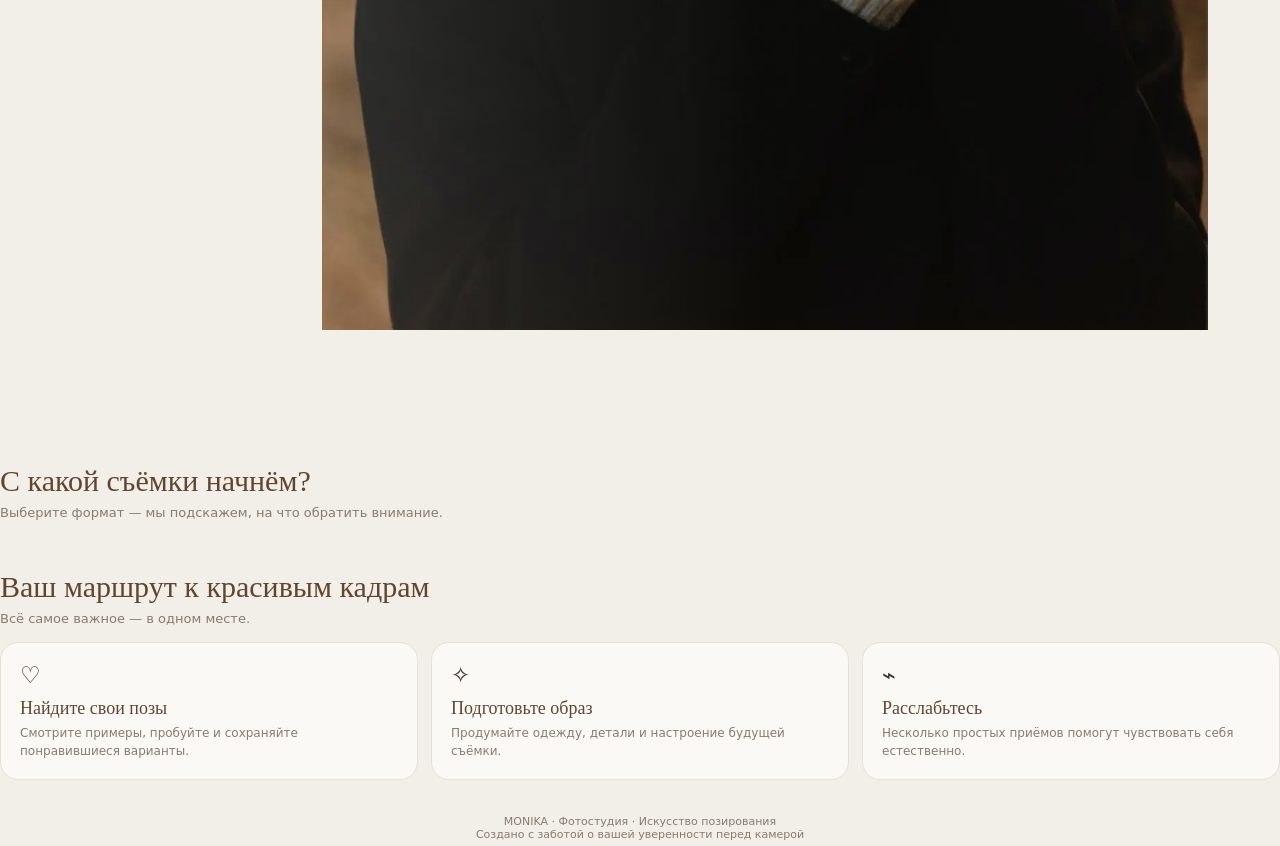
==== commit d3a79fe8: "Update index.html" ====
--- a/ksy-app/index.html
+++ b/ksy-app/index.html
@@ -176,7 +176,7 @@
     }
 });
 
-        
+</div>        
 </script>
 </body>
 </html>
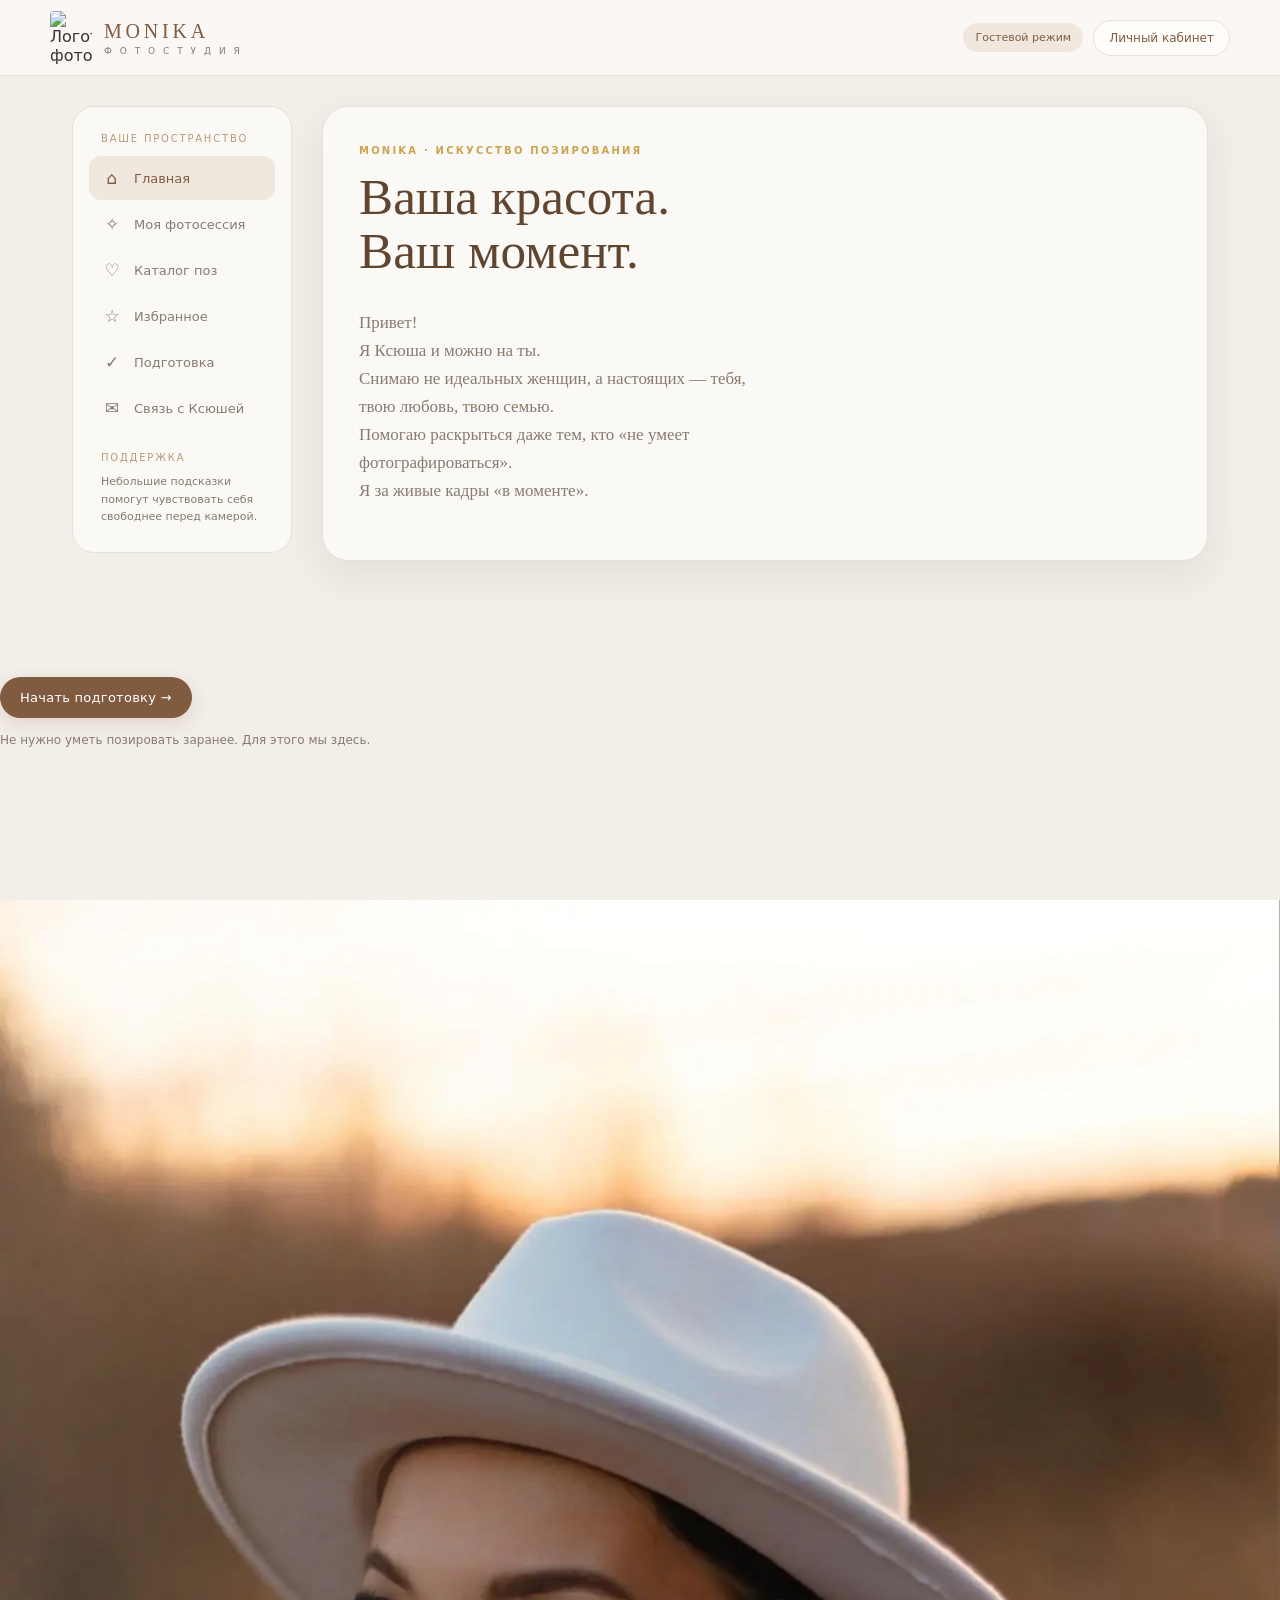
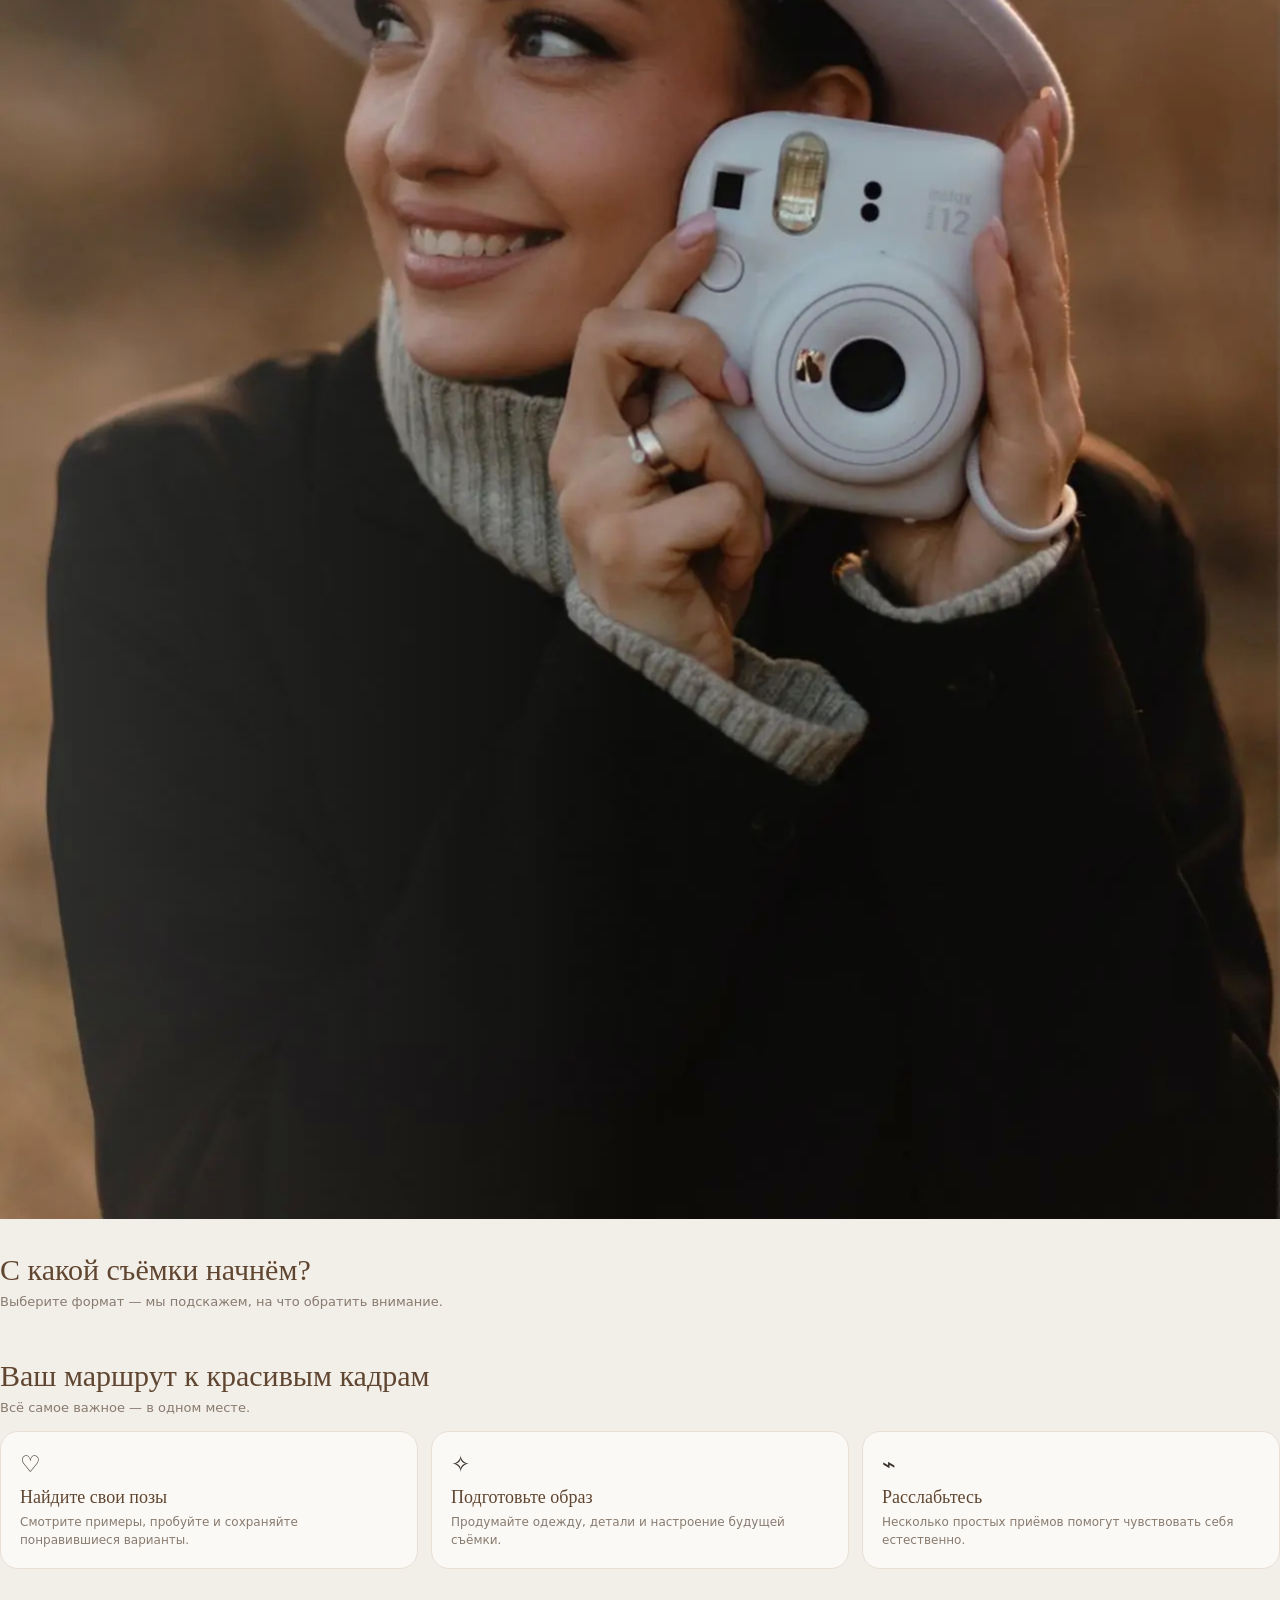
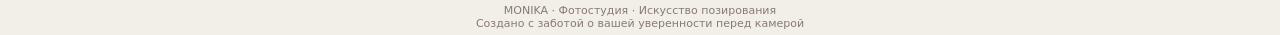
==== commit ae237bf4: "Update index.html" ====
--- a/ksy-app/index.html
+++ b/ksy-app/index.html
@@ -33,7 +33,7 @@
 <main class="main">
 <section class="page active" id="page-home">
   <div class="hero">
-    <div class="hero-copy"><div class="eyebrow">MONIKA · искусство позирования</div><h1>Ваша красота.<br>Ваш момент.</h1><p>Привет!<br>Я Ксюша и можно на ты.<br>Снимаю не идеальных женщин, а настоящих — тебя, твою любовь, твою семью.<br>Помогаю раскрыться даже тем, кто «не умеет фотографироваться».<br>Я за живые кадры «в моменте».</p>
+    <div class="hero-copy"><div class="eyebrow">MONIKA · искусство позирования</div><h1>Ваша красота.<br>Ваш момент.</h1><p>Привет!<br>Я Ксюша и можно на ты.<br>Снимаю не идеальных женщин, а настоящих — тебя, твою любовь, твою семью.<br>Помогаю раскрыться даже тем, кто «не умеет фотографироваться».<br>Я за живые кадры «в моменте».</p></div></div>
 </div></p><div><button class="btn" data-go="shoot">Начать подготовку →</button></div><div class="welcome-note">Не нужно уметь позировать заранее. Для этого мы здесь.</div></div>
     <div class="hero-photo"><img src="main-photo.jpg" alt="Ксюша — фотограф фотостудии MONIKA"></div>
   </div>
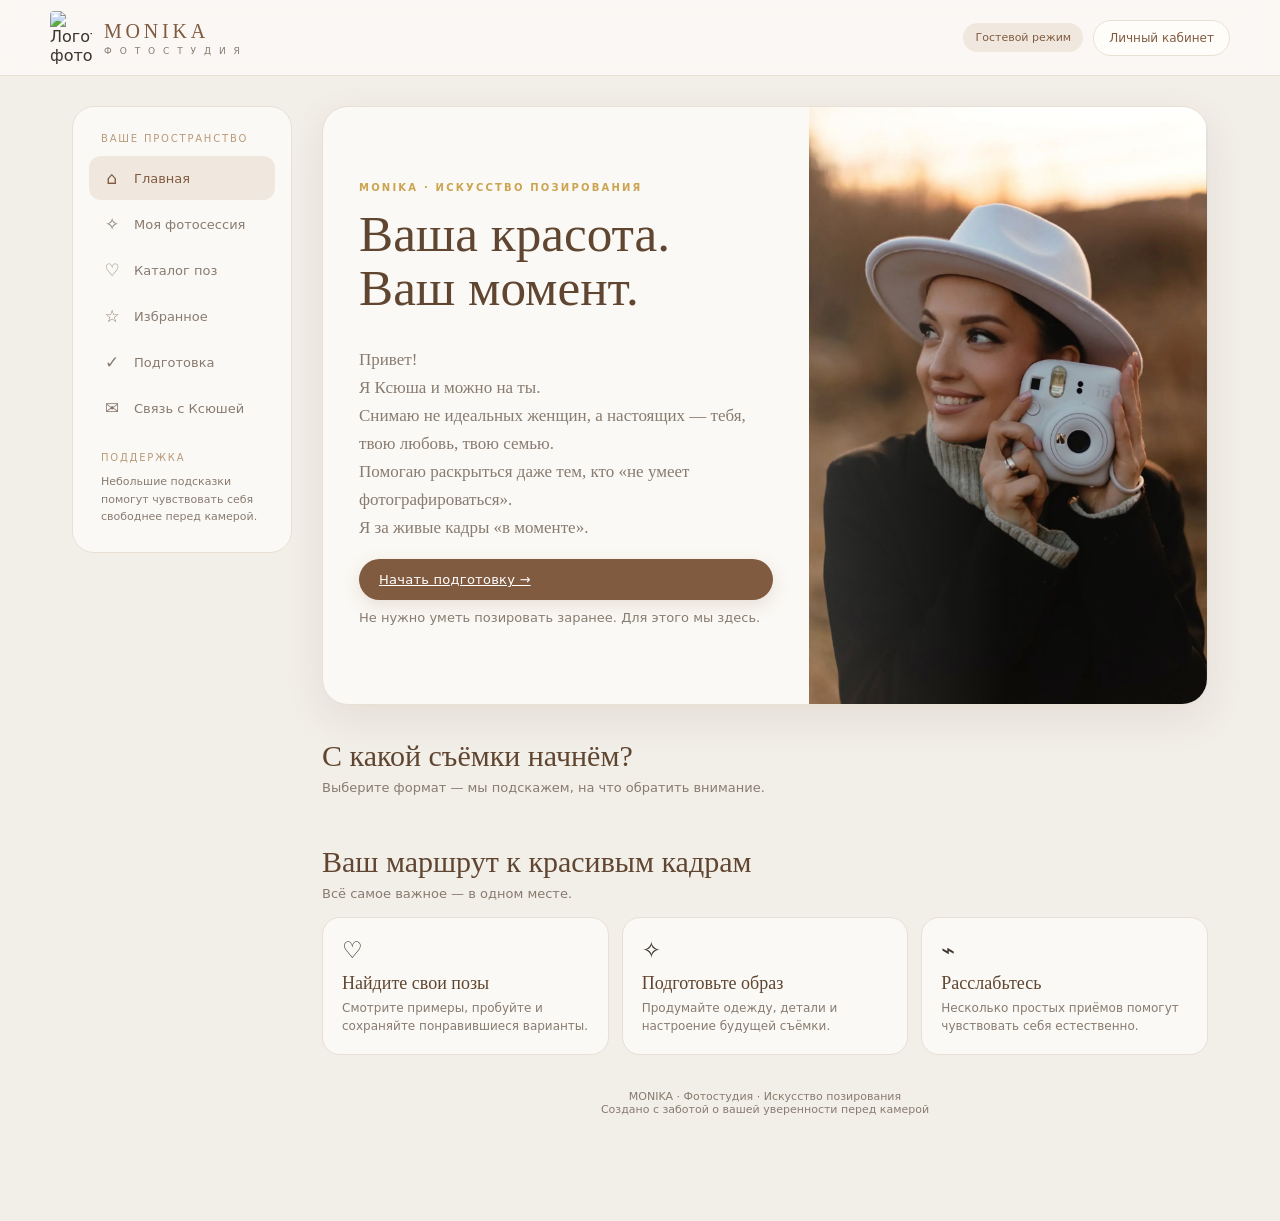
==== commit f7db1af3: "Update index.html" ====
--- a/ksy-app/index.html
+++ b/ksy-app/index.html
@@ -33,10 +33,17 @@
 <main class="main">
 <section class="page active" id="page-home">
   <div class="hero">
-    <div class="hero-copy"><div class="eyebrow">MONIKA · искусство позирования</div><h1>Ваша красота.<br>Ваш момент.</h1><p>Привет!<br>Я Ксюша и можно на ты.<br>Снимаю не идеальных женщин, а настоящих — тебя, твою любовь, твою семью.<br>Помогаю раскрыться даже тем, кто «не умеет фотографироваться».<br>Я за живые кадры «в моменте».</p></div></div>
-</div></p><div><button class="btn" data-go="shoot">Начать подготовку →</button></div><div class="welcome-note">Не нужно уметь позировать заранее. Для этого мы здесь.</div></div>
-    <div class="hero-photo"><img src="main-photo.jpg" alt="Ксюша — фотограф фотостудии MONIKA"></div>
-  </div>
+    <div class="hero-copy">
+        <div class="eyebrow">MONIKA · искусство позирования</div>
+        <h1>Ваша красота.<br>Ваш момент.</h1>
+        <p>Привет!<br>Я Ксюша и можно на ты.<br>Снимаю не идеальных женщин, а настоящих — тебя, твою любовь, твою семью.<br>Помогаю раскрыться даже тем, кто «не умеет фотографироваться».<br>Я за живые кадры «в моменте».</p>
+        <a href="#shoot" class="btn" data-go="shoot">Начать подготовку →</a>
+        <div class="muted" style="margin-top:8px">Не нужно уметь позировать заранее. Для этого мы здесь.</div>
+    </div>
+    <div class="hero-photo">
+        <img src="main-photo.jpg" alt="Ксюша — фотограф фотостудии MONIKA">
+    </div>
+</div>
   <div class="section-head"><div><h2>С какой съёмки начнём?</h2><p>Выберите формат — мы подскажем, на что обратить внимание.</p></div></div>
   <div class="shoot-grid" id="homeShootGrid"></div>
   <div class="section-head"><div><h2>Ваш маршрут к красивым кадрам</h2><p>Всё самое важное — в одном месте.</p></div></div>
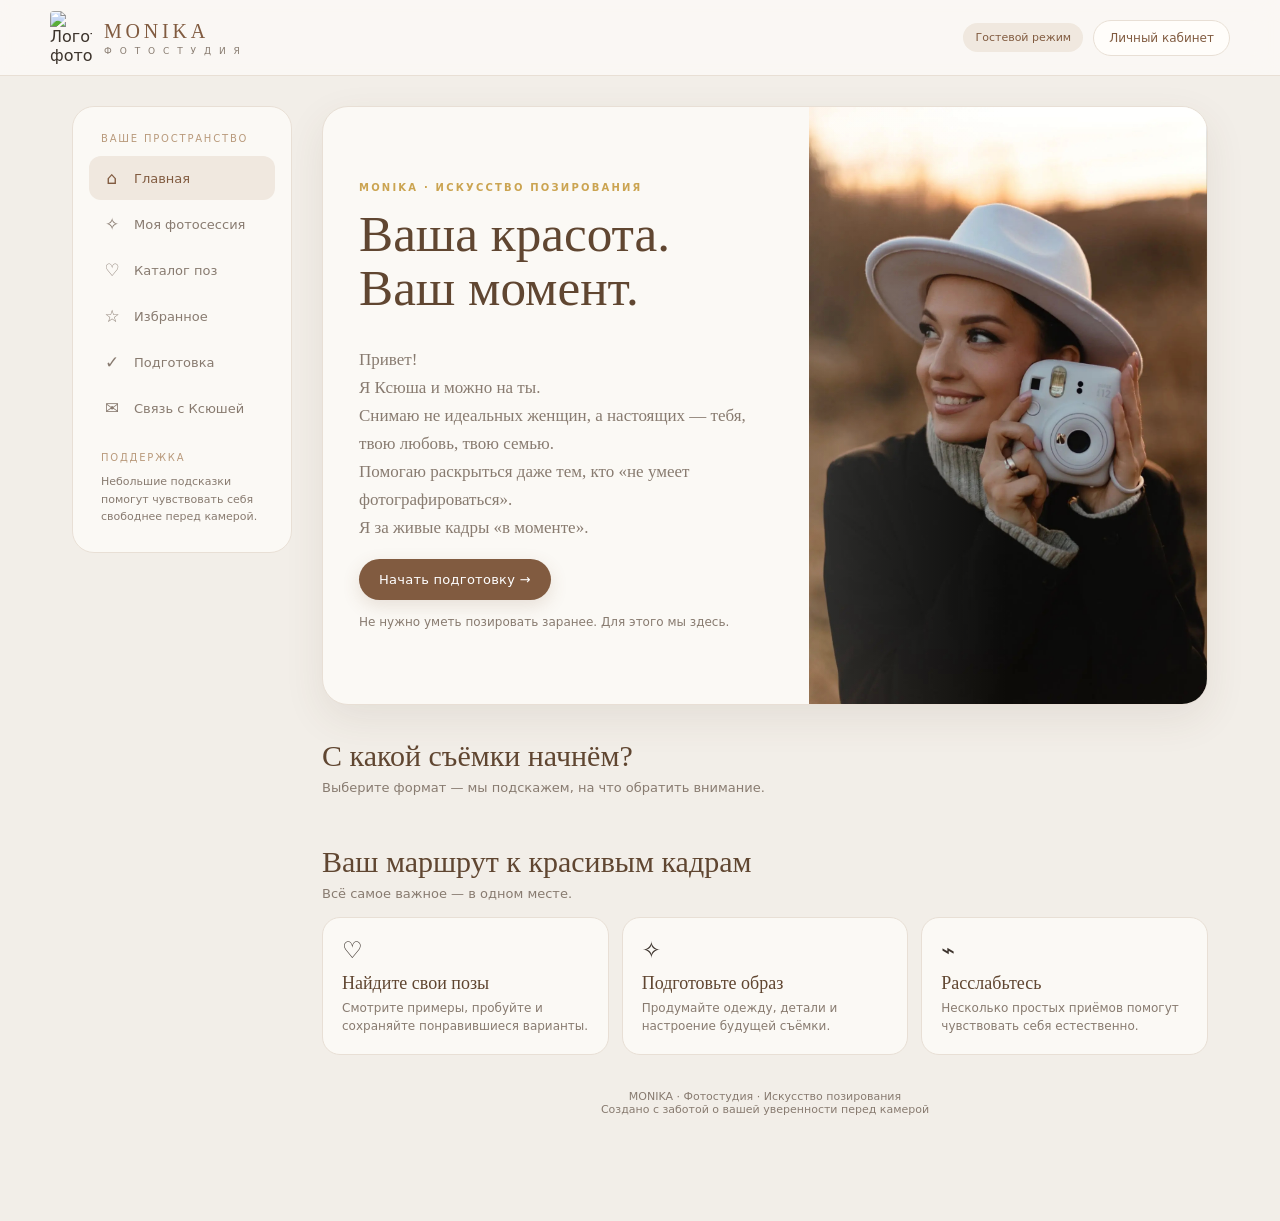
==== commit beff176f: "Update index.html" ====
--- a/ksy-app/index.html
+++ b/ksy-app/index.html
@@ -37,13 +37,11 @@
         <div class="eyebrow">MONIKA · искусство позирования</div>
         <h1>Ваша красота.<br>Ваш момент.</h1>
         <p>Привет!<br>Я Ксюша и можно на ты.<br>Снимаю не идеальных женщин, а настоящих — тебя, твою любовь, твою семью.<br>Помогаю раскрыться даже тем, кто «не умеет фотографироваться».<br>Я за живые кадры «в моменте».</p>
-        <a href="#shoot" class="btn" data-go="shoot">Начать подготовку →</a>
-        <div class="muted" style="margin-top:8px">Не нужно уметь позировать заранее. Для этого мы здесь.</div>
+        <div><button class="btn" data-go="shoot">Начать подготовку →</button></div>
+        <div class="welcome-note">Не нужно уметь позировать заранее. Для этого мы здесь.</div>
     </div>
-    <div class="hero-photo">
-        <img src="main-photo.jpg" alt="Ксюша — фотограф фотостудии MONIKA">
-    </div>
-</div>
+    <div class="hero-photo"><img src="main-photo.jpg" alt="Ксюша — фотограф фотостудии MONIKA"></div>
+  </div>
   <div class="section-head"><div><h2>С какой съёмки начнём?</h2><p>Выберите формат — мы подскажем, на что обратить внимание.</p></div></div>
   <div class="shoot-grid" id="homeShootGrid"></div>
   <div class="section-head"><div><h2>Ваш маршрут к красивым кадрам</h2><p>Всё самое важное — в одном месте.</p></div></div>
@@ -106,85 +104,13 @@
 ["Беременность","Красота ожидания, мягкие линии и бережные позы."],
 ["Детские","Игра, естественность, движение и настоящие эмоции."],
 ["Контент-съёмки","Разнообразные кадры для личного бренда и социальных сетей."],
-["Деловые портреты","Уверенность, открытость и профессиональный образ."],
+["Деловые портреты","Уверенность, открытость и профессиональный образ."]
 ];
 const poses=[
-{id:1,title:"Мягкий разворот",kind:"Стоя",desc:"Положение корпуса в три четверти помогает создать объёмный и естественный силуэт.",img:"photo.jpg",body:"Поверните корпус немного в сторону от камеры, плечи оставьте расслабленными. Перенесите вес на дальнюю от камеры ногу, ближнюю слегка согните.",hands:"Одну руку можно мягко положить на талию или бедро, вторую оставить свободной. Между рукой и корпусом оставьте немного воздуха.",legs:"Стопы поставьте не на одну линию. Носок ближней ноги можно направить немного в сторону камеры.",head:"Слегка поверните лицо к источнику света. Подбородок чуть вперёд и немного вниз.",tip:"Не задерживайте дыхание. Сделайте небольшой выдох и расслабьте плечи." ,tags:["Женский портрет","Индивидуальная","Контент-съёмка"]},
-{id:2,title:"Руки у лица",kind:"Крупный план",desc:"Нежный портретный жест, который помогает красиво оформить лицо в кадре.",img:"photo.jpg",body:"Разверните плечи немного по диагонали. Не прижимайте локти к телу — оставьте лёгкость в линии рук.",hands:"Коснитесь пальцами подбородка, щеки или линии шеи. Кисти расслаблены, пальцы слегка вытянуты, но не напряжены.",legs:"В крупном плане положение ног не принципиально.",head:"Слегка наклоните голову и выберите точку взгляда рядом с объективом или прямо в камеру.",tip:"Не закрывайте пальцами черты лица. Представьте, что держите в руках тонкий лепесток.",tags:["Женский портрет","Индивидуальная","Контент-съёмка"]},
-{id:3,title:"Опора на стену",kind:"Стоя",desc:"Расслабленная поза с естественной опорой и красивой линией корпуса.",img:"photo.jpg",body:"Встаньте рядом со стеной и слегка коснитесь её плечом или спиной. Не наваливайтесь всем весом.",hands:"Одну руку можно опустить вдоль тела, другой легко коснуться стены или волос.",legs:"Скрестите ноги свободно в области щиколоток или поставьте одну ногу чуть впереди.",head:"Поверните голову к свету, взгляд можно направить в сторону.",tip:"Сделайте несколько небольших движений, чтобы фотограф поймал естественный момент.",tags:["Индивидуальная","Деловой портрет","Контент-съёмка"]},
-{id:4,title:"Элегантно сидя",kind:"Сидя",desc:"Спокойная поза для портрета или кадров в полный рост.",img:"photo.jpg",body:"Сядьте ближе к краю стула, корпус слегка наклоните вперёд от бёдер, сохраняя длинную спину.",hands:"Положите ладони на бёдра или одну руку на подлокотник. Не сжимайте пальцы.",legs:"Разверните колени немного по диагонали, одну стопу поставьте чуть впереди другой.",head:"Подбородок держите параллельно полу или немного опустите.",tip:"Сначала найдите удобное положение, затем добавьте небольшой поворот корпуса.",tags:["Женский портрет","Индивидуальная","Деловой портрет"]},
-{id:5,title:"Шаг в движении",kind:"В движении",desc:"Живой кадр, будто фотограф поймал вас во время прогулки.",img:"photo.jpg",body:"Начните медленно идти по направлению к фотографу или по диагонали. Держите корпус свободно.",hands:"Позвольте рукам естественно двигаться в такт шагу. Можно слегка придерживать жакет или сумку.",legs:"Делайте небольшие шаги, не пытайтесь специально широко шагать.",head:"Смотрите вперёд, на фотографа или ненадолго в сторону.",tip:"Лучше повторить проход несколько раз, каждый раз немного меняя темп.",tags:["Индивидуальная","Контент-съёмка","Деловой портрет"]},
-{id:6,title:"Взгляд через плечо",kind:"Стоя",desc:"Поза с лёгкой динамикой и выразительной линией плеч.",img:"photo.jpg",body:"Развернитесь от камеры корпусом, затем мягко поверните плечи и голову назад.",hands:"Руки оставьте свободными или одной рукой слегка коснитесь волос.",legs:"Поставьте ноги устойчиво, одну можно немного отвести назад.",head:"Посмотрите через плечо, не поднимая подбородок слишком высоко.",tip:"Поворачивайте голову постепенно, чтобы найти комфортный угол.",tags:["Женский портрет","Индивидуальная"]},
-{id:7,title:"Уютный семейный момент",kind:"Взаимодействие",desc:"Не смотрите всё время в камеру — взаимодействуйте друг с другом.",img:"photo.jpg",body:"Расположитесь близко друг к другу, создавая естественный контакт плечами и руками.",hands:"Обнимите близкого человека, возьмите ребёнка за руку или мягко коснитесь плеча.",legs:"Выберите удобное устойчивое положение. Для детей оставьте свободу движения.",head:"Посмотрите друг на друга, улыбнитесь или поговорите.",tip:"Вместо команды «улыбнитесь» вспомните приятную семейную историю.",tags:["Семейная","Детская"]},
-{id:8,title:"Нежный контакт вдвоём",kind:"Взаимодействие",desc:"Кадр про близость: лёгкое касание и внимание друг к другу.",img:"photo.jpg",body:"Встаньте близко друг к другу под небольшим углом к камере.",hands:"Возьмитесь за руки или положите ладонь на плечо партнёра.",legs:"Стойте свободно, можно слегка приблизить одну стопу к партнёру.",head:"Посмотрите друг на друга или соприкоснитесь лбами, если вам комфортно.",tip:"Сделайте несколько шагов навстречу друг другу — движение поможет убрать скованность.",tags:["Love Story","Семейная"]},
-{id:9,title:"Силуэт в профиль",kind:"Крупный план",desc:"Лаконичный портрет, в котором важны линия лица и мягкий свет.",img:"photo.jpg",body:"Повернитесь боком к камере, плечи опустите и вытяните шею естественно.",hands:"Руки можно оставить за пределами кадра или легко соединить у талии.",legs:"Не имеют значения для портретного кадра.",head:"Смотрите прямо перед собой, не запрокидывая голову.",tip:"Попросите фотографа показать, с какой стороны свет мягче подчёркивает черты лица.",tags:["Женский портрет","Деловой портрет"]},
-{id:10,title:"Свободная поза с жакетом",kind:"Стоя",desc:"Подходит для стильных кадров с одеждой и аксессуарами.",img:"photo.jpg",body:"Слегка разверните корпус, одну сторону жакета можно оставить открытой.",hands:"Возьмитесь за лацкан, манжет или край рукава. Движение должно быть лёгким.",legs:"Одна нога немного впереди, колени не блокируйте.",head:"Смотрите в камеру или чуть в сторону.",tip:"Поиграйте с деталями одежды: поправьте рукав, воротник или волосы.",tags:["Контент-съёмка","Деловой портрет","Индивидуальная"]},
-{id:11,title:"Беременный профиль будущей мамы",kind:"Крупный план",desc:"Мягкая поза, в которой внимание сосредоточено на ожидании малыша.",img:"photo.jpg",body:"Встаньте боком к камере, слегка наклоните голову...",head:"Слегка поверните лицо...",tip:"Не закрывайте пальцами черты лица...",tags:["Женский портрет","Беременность"]},
-{id:12,title:"Игра и движение",kind:"В движении",desc:"Для детской съёмки лучше работают простые игры и естественные эмоции.",img:"photo.jpg",body:"Предложите ребёнку пройтись, повернуться, рассмотреть игрушку или обнять близкого.",hands:"Пусть руки двигаются свободно — не нужно фиксировать положение.",legs:"Дайте возможность двигаться и менять положение.",head:"Не требуйте смотреть прямо в объектив. Ловите живой взгляд.",tip:"Пусть съёмка будет игрой, а не набором строгих команд.",tags:["Детская","Семейная"]}
-];
-const checklistItems=["Обсудить с Ксюшей идею и настроение съёмки","Выбрать 2–3 подходящих образа","Проверить одежду и подготовить её заранее","Подобрать обувь и аксессуары","Продумать макияж и причёску","Сохранить понравившиеся позы и референсы","Уточнить время, адрес и детали встречи","Взять с собой хорошее настроение и воду"];
-let selectedShoot=localStorage.getItem('monikaShoot')||'';
-let favorites=JSON.parse(localStorage.getItem('monikaFavorites')||'[]');
-let checked=JSON.parse(localStorage.getItem('monikaChecklist')||'[]');
-let mode=localStorage.getItem('monikaMode')||'guest';
-let activeFilter='Все';
-function toast(msg){const el=document.getElementById('toast');el.textContent=msg;el.classList.add('show');setTimeout(()=>el.classList.remove('show'),2400)}
-function navigate(page){document.querySelectorAll('.page').forEach(p=>p.classList.toggle('active',p.id==='page-'+page));document.querySelectorAll('[data-page]').forEach(b=>b.classList.toggle('active',b.dataset.page===page));window.scrollTo({top:0,behavior:'smooth'});if(page==='favorites')renderFavorites();if(page==='poses')renderPoses();if(page==='message')syncSelectedPoses()}
-document.querySelectorAll('[data-page]').forEach(b=>b.addEventListener('click',()=>navigate(b.dataset.page)));
-document.querySelectorAll('[data-go]').forEach(b=>b.addEventListener('click',()=>navigate(b.dataset.go)));
-function shootCard(s){return `<button class="shoot-card ${selectedShoot===s[0]?'selected':''}" data-shoot="${s[0]}"><img src="${s[2]}" alt=""><strong>${s[0]}</strong></button>`}
-function renderShootCards(){document.getElementById('homeShootGrid').innerHTML=shootTypes.map(shootCard).join('');document.getElementById('shootPageGrid').innerHTML=shootTypes.map(shootCard).join('');document.querySelectorAll('[data-shoot]').forEach(b=>b.addEventListener('click',()=>{selectedShoot=b.dataset.shoot;localStorage.setItem('monikaShoot',selectedShoot);renderShootCards();renderShootSelection();toast('Формат фотосессии выбран')}));}
-function renderShootSelection(){const el=document.getElementById('shootSelection');if(!selectedShoot){el.innerHTML='<h3>Пока ничего не выбрано</h3><p class="muted">Выберите тип фотосессии выше, чтобы увидеть рекомендации.</p>';return}const s=shootTypes.find(x=>x[0]===selectedShoot);const rec=poses.filter(p=>p.tags.some(t=>t.toLowerCase().includes(selectedShoot.toLowerCase().split(' ')[0])||selectedShoot==='Женские портреты'&&t==='Женский портрет')).slice(0,3);el.innerHTML=`<div class="eyebrow">Ваш выбор</div><h3>s[0]</h3><pclass="muted">{s[1]}</p><p class="muted">Рекомендуем начать с каталога поз, сохранить понравившиеся идеи и отправить их Ксюше перед съёмкой.</p><button class="btn small" id="showRecommended">Посмотреть подходящие позы</button>`;document.getElementById('showRecommended').onclick=()=>{activeFilter='Все';document.getElementById('poseSearch').value='';navigate('poses');renderPoses()};}
-function renderFilters(){const cats=['Все','Стоя','Сидя','Крупный план','В движении','Взаимодействие'];document.getElementById('poseFilters').innerHTML=cats.map(c=>`<button class="filter ${activeFilter===c?'active':''}" data-filter="${c}">${c}</button>`).join('');document.querySelectorAll('#poseFilters [data-filter]').forEach(b=>b.onclick=()=>{activeFilter=b.dataset.filter;renderFilters();renderPoses()})}
-function poseCard(p){return `<article class="pose-card" data-open="${p.id}"><div class="pose-img"><img src="${p.img}" alt="${p.title}" loading="lazy"><button class="heart" data-fav="${p.id}" aria-label="В избранное">${favorites.includes(p.id)?'♥':'♡'}</button></div><div class="pose-info"><small>${p.kind}</small><h3>${p.title}</h3><p>${p.desc}</p><span class="tag" style="cursor:pointer" data-filter="${p.kind}">${p.kind}</span></div></article>`}
-function renderPoses(){const q=(document.getElementById('poseSearch').value||'').toLowerCase();const list=poses.filter(p=>(activeFilter==='Все'||p.kind===activeFilter)&&(p.title+' '+p.desc+' '+p.kind+' '+p.tags.join(' ')).toLowerCase().includes(q));document.getElementById('poseGrid').innerHTML=list.length?list.map(poseCard).join(''):'<div class="empty" style="grid-column:1/-1">Ничего не найдено. Попробуйте изменить запрос или фильтр.</div>';document.querySelectorAll('[data-open]').forEach(b=>b.addEventListener('click',e=>{if(e.target.closest('[data-fav]'))return;openPose(Number(b.dataset.open))}));document.querySelectorAll('[data-fav]').forEach(b=>b.addEventListener('click',e=>{e.stopPropagation();toggleFavorite(Number(b.dataset.fav))}))}
-function toggleFavorite(id){favorites=favorites.includes(id)?favorites.filter(x=>x!==id):[...favorites,id];localStorage.setItem('monikaFavorites',JSON.stringify(favorites));renderPoses();renderFavorites();syncSelectedPoses();toast(favorites.includes(id)?'Добавлено в избранное':'Удалено из избранного')}
-function renderFavorites(){const list=poses.filter(p=>favorites.includes(p.id));document.getElementById('favoriteGrid').innerHTML=list.length?list.map(poseCard).join(''):'<div class="empty" style="grid-column:1/-1"><div style="font-size:28px;margin-bottom:8px">♡</div>Здесь пока нет сохранённых поз.<br>Откройте каталог и нажмите на сердечко у понравившейся идеи.</div>';document.querySelectorAll('#favoriteGrid [data-open]').forEach(b=>b.addEventListener('click',e=>{if(e.target.closest('[data-fav]'))return;openPose(Number(b.dataset.open))}));document.querySelectorAll('#favoriteGrid [data-fav]').forEach(b=>b.addEventListener('click',e=>{e.stopPropagation();toggleFavorite(Number(b.dataset.fav))}))}
-function openPose(id){const p=poses.find(x=>x.id===id);document.getElementById('modalContent').innerHTML=`<img src="${p.img}" alt="${p.title}"><div class="modal-text"><div class="eyebrow">${p.kind}</div><h2>${p.title}</h2><p>${p.desc}</p><h4>Корпус</h4><p>${p.body}</p><h4>Руки</h4><p>${p.hands}</p><h4>Ноги</h4><p>${p.legs}</p><h4>Голова и взгляд</h4><p>${p.head}</p><h4>Совет Ксюши</h4><p>${p.tip}</p><div>${p.tags.map(t=>`<span class="tag">${t}</span>`).join('')}</div><button class="btn" style="margin-top:18px" id="modalFav">${favorites.includes(id)?'Убрать из избранного':'Сохранить позу ♡'}</button></div>`;document.getElementById('poseModal').classList.add('open');document.getElementById('modalFav').onclick=()=>{toggleFavorite(id);openPose(id)}};
-document.getElementById('modalClose').onclick=()=>document.getElementById('poseModal').classList.remove('open');document.getElementById('poseModal').addEventListener('click',e=>{if(e.target.id==='poseModal')e.currentTarget.classList.remove('open')});document.addEventListener('keydown',e=>{if(e.key==='Escape')document.getElementById('poseModal').classList.remove('open')});
-document.getElementById('poseSearch').addEventListener('input',renderPoses);
-function renderChecklist(){document.getElementById('checklist').innerHTML=checklistItems.map((x,i)=>`<label class="checkrow"><input type="checkbox" data-check="${i}" ${checked.includes(i)?'checked':''}><span>${x}</span></label>`).join('');document.querySelectorAll('[data-check]').forEach(c=>c.onchange=()=>{const i=Number(c.dataset.check);checked=c.checked?[...checked,i]:checked.filter(x=>x!==i);localStorage.setItem('monikaChecklist',JSON.stringify(checked));updateProgress()});updateProgress()}
-function updateProgress(){const n=checked.length;document.getElementById('progressText').textContent=`${n} из ${checklistItems.length}`;document.getElementById('progressBar').style.width=(n/checklistItems.length*100)+'%'}
-function syncSelectedPoses(){document.getElementById('selectedPoses').value=poses.filter(p=>favorites.includes(p.id)).map(p=>'• '+p.title).join('\n')}
-function updateMode(){document.getElementById('modeBadge').textContent=mode==='guest'?'Гостевой режим':'Личный кабинет · демо';document.getElementById('modeButton').textContent=mode==='guest'?'Личный кабинет':'Гостевой режим'}
-document.getElementById('modeButton').onclick=()=>{if(mode==='guest'){const name=prompt('Как к вам обращаться?');if(name===null)return;localStorage.setItem('monikaClientName',name.trim());mode='account';localStorage.setItem('monikaMode',mode);if(name.trim())document.getElementById('clientName').value=name.trim();toast('Демонстрационный кабинет открыт')}else{mode='guest';localStorage.setItem('monikaMode',mode);toast('Вы перешли в гостевой режим')}updateMode()};
-shootTypes.forEach(s=>{const o=document.createElement('option');o.value=s[0];o.textContent=s[0];document.getElementById('clientShoot').appendChild(o)});document.getElementById('clientShoot').addEventListener('change',e=>{selectedShoot=e.target.value;localStorage.setItem('monikaShoot',selectedShoot);renderShootCards();renderShootSelection()});
-function shareText(){const selected=poses.filter(p=>favorites.includes(p.id)).map(p=>'• '+p.title+' — '+p.desc).join('\n');return `Здравствуйте, Ксюша!\n\nМеня зовут ${document.getElementById('clientName').value||'________'}.\nТип съёмки: ${document.getElementById('clientShoot').value||selectedShoot||'не выбран'}.\n\nМои пожелания:\n${document.getElementById('clientWish').value||'Хочу обсудить идею фотосессии.'}\n\nПонравившиеся позы:\n${selected||'Пока не выбраны'}\n\nСпасибо!`;}
-async function shareOrCopy(text){try{if(navigator.share){await navigator.share({title:'Моя подготовка к фотосессии MONIKA',text});}else if(navigator.clipboard){await navigator.clipboard.writeText(text);toast('Текст скопирован — отправьте его Ксюше')}else{prompt('Скопируйте сообщение:',text)}}catch(e){if(e.name!=='AbortError')toast('Не удалось открыть меню отправки')}}
-document.getElementById('shareFavorites').onclick=()=>shareOrCopy(shareText());
-document.getElementById('messageForm').addEventListener('submit',e=>{e.preventDefault();shareOrCopy(shareText())});
-renderShootCards();renderShootSelection();renderFilters();renderPoses();renderFavorites();renderChecklist();updateMode();syncSelectedPoses();
-if(localStorage.getItem('monikaClientName'))document.getElementById('clientName').value=localStorage.getItem('monikaClientName');
- document.addEventListener('click', function(e) {
-    const tagElement = e.target.closest('[data-filter]');
-    if (tagElement) {
-        e.preventDefault();
-        e.stopPropagation();
-        const filter = tagElement.dataset.filter;
-        
-        activeFilter = filter; 
-
-        const topButtons = document.querySelectorAll('#poseFilters [data-filter]');
-        topButtons.forEach(btn => {
-            if (btn.dataset.filter === filter) {
-                btn.classList.add('active');
-            } else {
-                btn.classList.remove('active');
-            }
-        });
-
-        const modal = document.getElementById('poseModal');
-        if (modal.classList.contains('open')) {
-            modal.classList.remove('open'); 
-        }
-
-        renderPoses();
-        window.scrollTo({ top: 0, behavior: 'smooth' });
-    }
-});
-
-</div>        
-</script>
-</body>
-</html>
-
+{id:1,title:"Мягкий разворот",kind:"Стоя",desc:"Положение корпуса в три четверти помогает создать объёмный и естественный силуэт.",img:"https://images.unsplash.com/photo-1534528741775-53994a69daeb?w=900&q=85",body:"Поверните корпус немного в сторону от камеры, плечи оставьте расслабленными. Перенесите вес на дальнюю от камеры ногу, ближнюю слегка согните.",hands:"Одну руку можно мягко положить на талию или бедро, вторую оставить свободной. Между рукой и корпусом оставьте немного воздуха.",legs:"Стопы поставьте не на одну линию. Носок ближней ноги можно направить немного в сторону камеры.",head:"Слегка поверните лицо к источнику света. Подбородок чуть вперёд и немного вниз.",tip:"Не задерживайте дыхание. Сделайте небольшой выдох и расслабьте плечи." ,tags:["Женский портрет","Индивидуальная","Контент-съёмка"]},
+{id:2,title:"Руки у лица",kind:"Крупный план",desc:"Нежный портретный жест, который помогает красиво оформить лицо в кадре.",img:"https://images.unsplash.com/photo-1524504388940-b1c1722653e1?w=900&q=85",body:"Разверните плечи немного по диагонали. Не прижимайте локти к телу — оставьте лёгкость в линии рук.",hands:"Коснитесь пальцами подбородка, щеки или линии шеи. Кисти расслаблены, пальцы слегка вытянуты, но не напряжены.",legs:"В крупном плане положение ног не принципиально.",head:"Слегка наклоните голову и выберите точку взгляда рядом с объективом или прямо в камеру.",tip:"Не закрывайте пальцами черты лица. Представьте, что держите в руках тонкий лепесток.",tags:["Женский портрет","Индивидуальная","Контент-съёмка"]},
+{id:3,title:"Опора на стену",kind:"Стоя",desc:"Расслабленная поза с естественной опорой и красивой линией корпуса.",img:"https://images.unsplash.com/photo-1531123897727-8f129e1688ce?w=900&q=85",body:"Встаньте рядом со стеной и слегка коснитесь её плечом или спиной. Не наваливайтесь всем весом.",hands:"Одну руку можно опустить вдоль тела, другой легко коснуться стены или волос.",legs:"Скрестите ноги свободно в области щиколоток или поставьте одну ногу чуть впереди.",head:"Поверните голову к свету, взгляд можно направить в сторону.",tip:"Сделайте несколько небольших движений, чтобы фотограф поймал естественный момент.",tags:["Индивидуальная","Деловой портрет","Контент-съёмка"]},
+{id:4,title:"Элегантно сидя",kind:"Сидя",desc:"Спокойная поза для портрета или кадров в полный рост.",img:"https://images.unsplash.com/photo-1517841905240-472988babdf9?w=900&q=85",body:"Сядьте ближе к краю стула, корпус слегка наклоните вперёд от бёдер, сохраняя длинную спину.",hands:"Положите ладони на бёдра или одну руку на подлокотник. Не сжимайте пальцы.",legs:"Разверните колени немного по диагонали, одну стопу поставьте чуть впереди другой.",head:"Подбородок держите параллельно полу или немного опустите.",tip:"Сначала найдите удобное положение, затем добавьте небольшой поворот корпуса.",tags:["Женский портрет","Индивидуальная","Деловой портрет"]},
+{id:5,title:"Шаг в движении",kind:"В движении",desc:"Живой кадр, будто фотограф поймал вас во время прогулки.",img:"https://images.unsplash.com/photo-1529139574466-a303027c1d8b?w=900&q=85",body:"Начните медленно идти по направлению к фотографу или по диагонали. Держите корпус свободно.",hands:"Позвольте рукам естественно двигаться в такт шагу. Можно слегка придерживать жакет или сумку.",legs:"Делайте небольшие шаги, не пытайтесь специально широко шагать.",head:"Смотрите вперёд, на фотографа или ненадолго в сторону.",tip:"Лучше повторить проход несколько раз, каждый раз немного меняя темп.",tags:["Индивидуальная","Контент-съёмка","Деловой портрет"]},
+{id:6,title:"Взгляд через плечо",kind:"Стоя",desc:"Поза с лёгкой динамикой и выразительной линией плеч.",img:"https://images.unsplash.com/photo-1508214751196-bcfd4ca60f91?w=900&q=85",body:"Развернитесь от камеры корпусом, затем мягко поверните плечи и голову назад.",hands:"Руки оставьте свободными или одной рукой слегка коснитесь волос.",legs:"Поставьте ноги устойчиво, одну можно немного отвести назад.",head:"Посмотрите через плечо, не поднимая подбородок слишком высоко.",tip:"Поворачивайте голову постепенно, чтобы найти комфортный угол.",tags:["Женский портрет","Индивидуальная"]},
+{id:7,title:"Уютный семейный момент",kind:"Взаимодействие",desc:"Не смотрите всё время в камеру — взаимодействуйте друг с другом.",img:"https://images.unsplash.com/photo-1511895426328-dc8714191300?w=900&q=85",body:"Расположитесь близко друг к дру
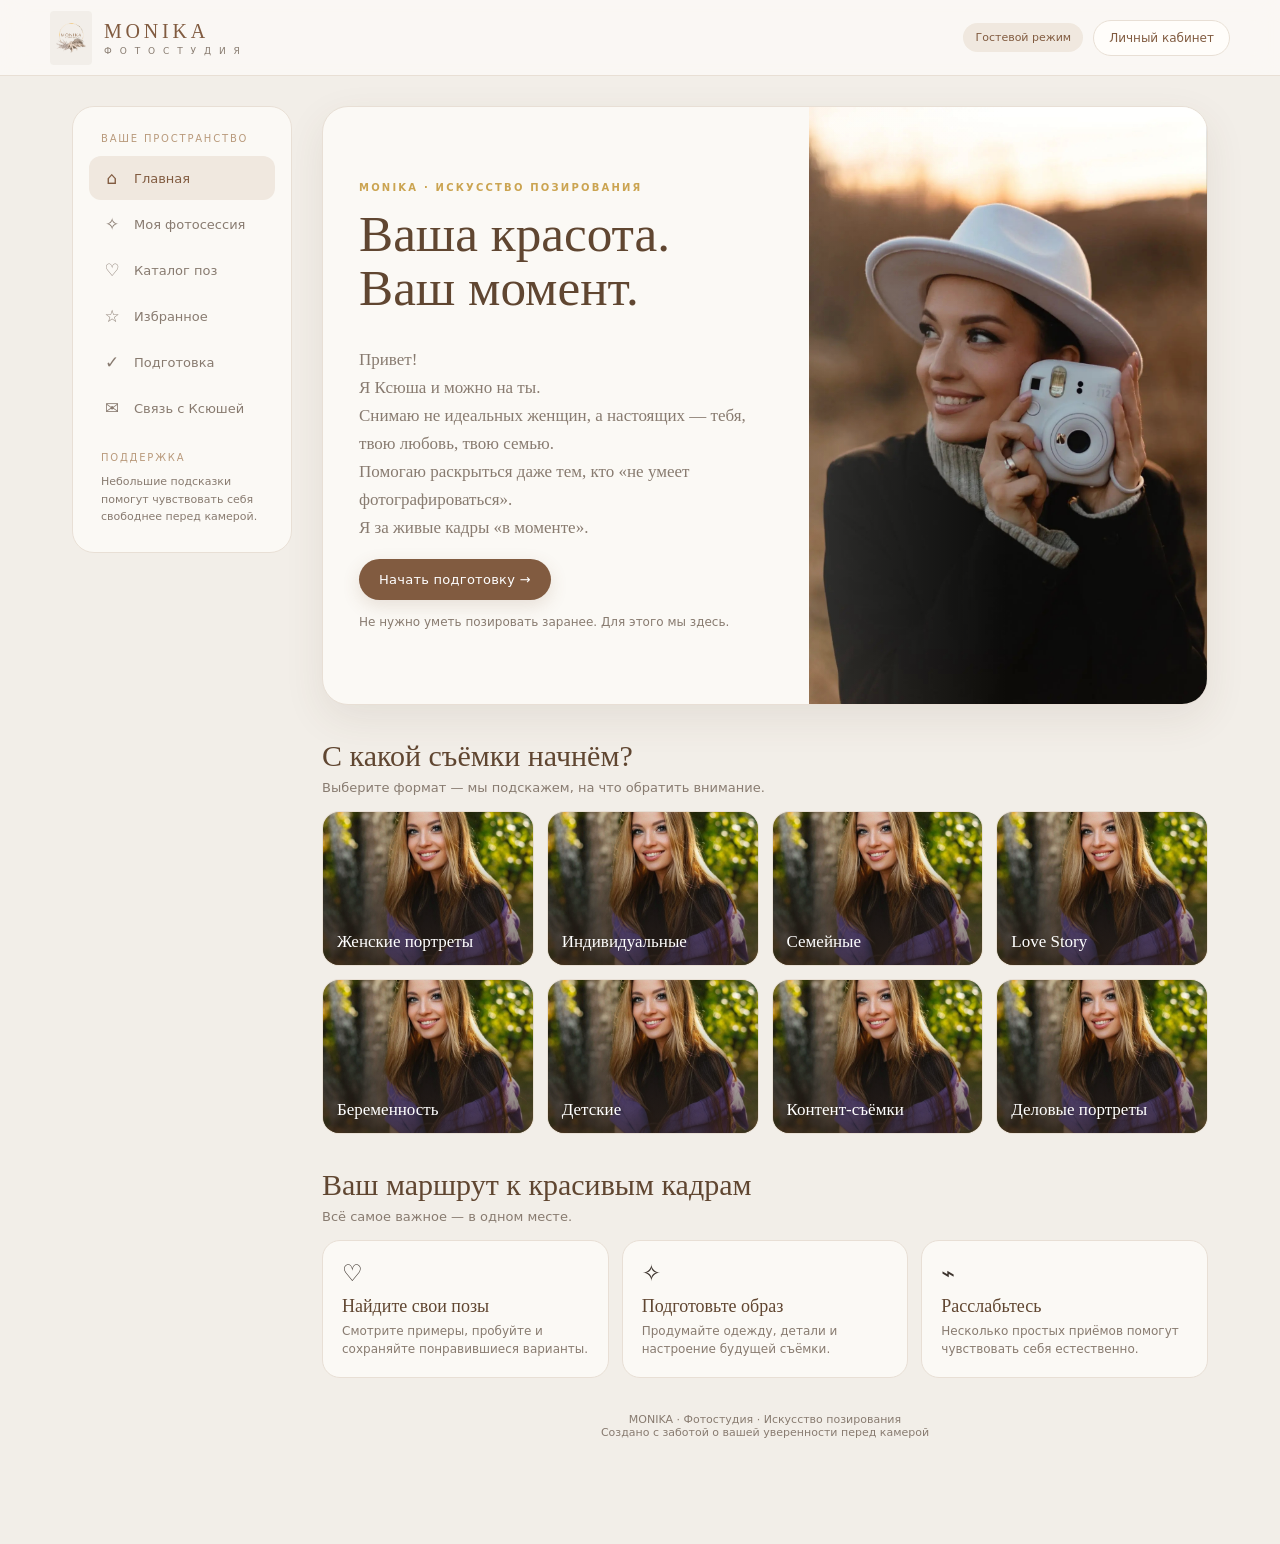
==== commit 631be09c: "Update index.html" ====
--- a/ksy-app/index.html
+++ b/ksy-app/index.html
@@ -93,9 +93,10 @@
 </div>
 <div class="modal" id="poseModal"><div class="modal-box"><button class="modal-close" id="modalClose">×</button><div class="modal-content" id="modalContent"></div></div></div>
 <div class="toast" id="toast"></div>
-<script>
+  <script>
 const LOGO_DATA = "logo.png";
 document.getElementById('brandLogo').src=LOGO_DATA;
+
 const shootTypes=[
 ["Женские портреты","Женственность, выразительный взгляд и красивые крупные планы."],
 ["Индивидуальные","Ваш характер, настроение и история в кадре."],
@@ -106,6 +107,7 @@
 ["Контент-съёмки","Разнообразные кадры для личного бренда и социальных сетей."],
 ["Деловые портреты","Уверенность, открытость и профессиональный образ."]
 ];
+
 const poses=[
 {id:1,title:"Мягкий разворот",kind:"Стоя",desc:"Положение корпуса в три четверти помогает создать объёмный и естественный силуэт.",img:"https://images.unsplash.com/photo-1534528741775-53994a69daeb?w=900&q=85",body:"Поверните корпус немного в сторону от камеры, плечи оставьте расслабленными. Перенесите вес на дальнюю от камеры ногу, ближнюю слегка согните.",hands:"Одну руку можно мягко положить на талию или бедро, вторую оставить свободной. Между рукой и корпусом оставьте немного воздуха.",legs:"Стопы поставьте не на одну линию. Носок ближней ноги можно направить немного в сторону камеры.",head:"Слегка поверните лицо к источнику света. Подбородок чуть вперёд и немного вниз.",tip:"Не задерживайте дыхание. Сделайте небольшой выдох и расслабьте плечи." ,tags:["Женский портрет","Индивидуальная","Контент-съёмка"]},
 {id:2,title:"Руки у лица",kind:"Крупный план",desc:"Нежный портретный жест, который помогает красиво оформить лицо в кадре.",img:"https://images.unsplash.com/photo-1524504388940-b1c1722653e1?w=900&q=85",body:"Разверните плечи немного по диагонали. Не прижимайте локти к телу — оставьте лёгкость в линии рук.",hands:"Коснитесь пальцами подбородка, щеки или линии шеи. Кисти расслаблены, пальцы слегка вытянуты, но не напряжены.",legs:"В крупном плане положение ног не принципиально.",head:"Слегка наклоните голову и выберите точку взгляда рядом с объективом или прямо в камеру.",tip:"Не закрывайте пальцами черты лица. Представьте, что держите в руках тонкий лепесток.",tags:["Женский портрет","Индивидуальная","Контент-съёмка"]},
@@ -113,4 +115,82 @@
 {id:4,title:"Элегантно сидя",kind:"Сидя",desc:"Спокойная поза для портрета или кадров в полный рост.",img:"https://images.unsplash.com/photo-1517841905240-472988babdf9?w=900&q=85",body:"Сядьте ближе к краю стула, корпус слегка наклоните вперёд от бёдер, сохраняя длинную спину.",hands:"Положите ладони на бёдра или одну руку на подлокотник. Не сжимайте пальцы.",legs:"Разверните колени немного по диагонали, одну стопу поставьте чуть впереди другой.",head:"Подбородок держите параллельно полу или немного опустите.",tip:"Сначала найдите удобное положение, затем добавьте небольшой поворот корпуса.",tags:["Женский портрет","Индивидуальная","Деловой портрет"]},
 {id:5,title:"Шаг в движении",kind:"В движении",desc:"Живой кадр, будто фотограф поймал вас во время прогулки.",img:"https://images.unsplash.com/photo-1529139574466-a303027c1d8b?w=900&q=85",body:"Начните медленно идти по направлению к фотографу или по диагонали. Держите корпус свободно.",hands:"Позвольте рукам естественно двигаться в такт шагу. Можно слегка придерживать жакет или сумку.",legs:"Делайте небольшие шаги, не пытайтесь специально широко шагать.",head:"Смотрите вперёд, на фотографа или ненадолго в сторону.",tip:"Лучше повторить проход несколько раз, каждый раз немного меняя темп.",tags:["Индивидуальная","Контент-съёмка","Деловой портрет"]},
 {id:6,title:"Взгляд через плечо",kind:"Стоя",desc:"Поза с лёгкой динамикой и выразительной линией плеч.",img:"https://images.unsplash.com/photo-1508214751196-bcfd4ca60f91?w=900&q=85",body:"Развернитесь от камеры корпусом, затем мягко поверните плечи и голову назад.",hands:"Руки оставьте свободными или одной рукой слегка коснитесь волос.",legs:"Поставьте ноги устойчиво, одну можно немного отвести назад.",head:"Посмотрите через плечо, не поднимая подбородок слишком высоко.",tip:"Поворачивайте голову постепенно, чтобы найти комфортный угол.",tags:["Женский портрет","Индивидуальная"]},
-{id:7,title:"Уютный семейный момент",kind:"Взаимодействие",desc:"Не смотрите всё время в камеру — взаимодействуйте друг с другом.",img:"https://images.unsplash.com/photo-1511895426328-dc8714191300?w=900&q=85",body:"Расположитесь близко друг к дру
+{id:7,title:"Уютный семейный момент",kind:"Взаимодействие",desc:"Не смотрите всё время в камеру — взаимодействуйте друг с другом.",img:"https://images.unsplash.com/photo-1511895426328-dc8714191300?w=900&q=85",body:"Расположитесь близко друг к другу, создавая естественный контакт плечами и руками.",hands:"Обнимите близкого человека, возьмите ребёнка за руку или мягко коснитесь плеча.",legs:"Выберите удобное устойчивое положение. Для детей оставьте свободу движения.",head:"Посмотрите друг на друга, улыбнитесь или поговорите.",tip:"Вместо команды «улыбнитесь» вспомните приятную семейную историю.",tags:["Семейная","Детская"]},
+{id:8,title:"Нежный контакт вдвоём",kind:"Взаимодействие",desc:"Кадр про близость: лёгкое касание и внимание друг к другу.",img:"https://images.unsplash.com/photo-1519741497674-611481863552?w=900&q=85",body:"Встаньте близко друг к другу под небольшим углом к камере.",hands:"Возьмитесь за руки или положите ладонь на плечо партнёра.",legs:"Стойте свободно, можно слегка приблизить одну стопу к партнёру.",head:"Посмотрите друг на друга или соприкоснитесь лбами, если вам комфортно.",tip:"Сделайте несколько шагов навстречу друг другу — движение поможет убрать скованность.",tags:["Love Story","Семейная"]},
+{id:9,title:"Силуэт в профиль",kind:"Крупный план",desc:"Лаконичный портрет, в котором важны линия лица и мягкий свет.",img:"https://images.unsplash.com/photo-1506794778202-cad84cf45f1d?w=900&q=85",body:"Повернитесь боком к камере, плечи опустите и вытяните шею естественно.",hands:"Руки можно оставить за пределами кадра или легко соединить у талии.",legs:"Не имеют значения для портретного кадра.",head:"Смотрите прямо перед собой, не запрокидывая голову.",tip:"Попросите фотографа показать, с какой стороны свет мягче подчёркивает черты лица.",tags:["Женский портрет","Деловой портрет"]},
+{id:10,title:"Свободная поза с жакетом",kind:"Стоя",desc:"Подходит для стильных кадров с одеждой и аксессуарами.",img:"https://images.unsplash.com/photo-1488426862026-3ee34a7d66df?w=900&q=85",body:"Слегка разверните корпус, одну сторону жакета можно оставить открытой.",hands:"Возьмитесь за лацкан, манжет или край рукава. Движение должно быть лёгким.",legs:"Одна нога немного впереди, колени не блокируйте.",head:"Смотрите в камеру или чуть в сторону.",tip:"Поиграйте с деталями одежды: поправьте рукав, воротник или волосы.",tags:["Контент-съёмка","Деловой портрет","Индивидуальная"]},
+{id:11,title:"Бережный профиль будущей мамы",kind:"Стоя",desc:"Мягкая поза, в которой внимание сосредоточено на ожидании малыша.",img:"https://images.unsplash.com/photo-1519689680058-324335c77eba?w=900&q=85",body:"Встаньте боком или под небольшим углом к камере, выберите устойчивую удобную опору.",hands:"Одну ладонь можно положить на живот, вторую — под живот или на талию, если так удобно.",legs:"Распределите вес комфортно, не перенапрягайте спину.",head:"Посмотрите на живот или мягко в сторону окна.",tip:"Главное — ваше удобство. Любую позу адаптируем под самочувствие.",tags:["Беременность"]},
+{id:12,title:"Игра и движение",kind:"В движении",desc:"Для детской съёмки лучше работают простые игры и естественные эмоции.",img:"https://images.unsplash.com/photo-1503919005314-30d93d07d823?w=900&q=85",body:"Предложите ребёнку пройтись, повернуться, рассмотреть игрушку или обнять близкого.",hands:"Пусть руки двигаются свободно — не нужно фиксировать положение.",legs:"Дайте возможность двигаться и менять положение.",head:"Не требуйте смотреть прямо в объектив. Ловите живой взгляд.",tip:"Пусть съёмка будет игрой, а не набором строгих команд.",tags:["Детская","Семейная"]}
+];
+
+const checklistItems=["Обсудить с Ксюшей идею и настроение съёмки","Выбрать 2–3 подходящих образа","Проверить одежду и подготовить её заранее","Подобрать обувь и аксессуары","Продумать макияж и причёску","Сохранить понравившиеся позы и референсы","Уточнить время, адрес и детали встречи","Взять с собой хорошее настроение и воду"];
+
+let selectedShoot=localStorage.getItem('monikaShoot')||'';
+let favorites=JSON.parse(localStorage.getItem('monikaFavorites')||'[]');
+let checked=JSON.parse(localStorage.getItem('monikaChecklist')||'[]');
+let mode=localStorage.getItem('monikaMode')||'guest';
+let activeFilter='Все';
+
+function toast(msg){const el=document.getElementById('toast');el.textContent=msg;el.classList.add('show');setTimeout(()=>el.classList.remove('show'),2400)}
+function navigate(page){document.querySelectorAll('.page').forEach(p=>p.classList.toggle('active',p.id==='page-'+page));document.querySelectorAll('[data-page]').forEach(b=>b.classList.toggle('active',b.dataset.page===page));window.scrollTo({top:0,behavior:'smooth'});if(page==='favorites')renderFavorites();if(page==='poses')renderPoses();if(page==='message')syncSelectedPoses()}
+document.querySelectorAll('[data-page]').forEach(b=>b.addEventListener('click',()=>navigate(b.dataset.page)));
+document.querySelectorAll('[data-go]').forEach(b=>b.addEventListener('click',()=>navigate(b.dataset.go)));
+
+function shootCard(s){return `<button class="shoot-card ${selectedShoot===s[0]?'selected':''}" data-shoot="${s[0]}"><img src="photo.jpg" alt=""><strong>${s[0]}</strong></button>`}
+function renderShootCards(){document.getElementById('homeShootGrid').innerHTML=shootTypes.map(shootCard).join('');document.getElementById('shootPageGrid').innerHTML=shootTypes.map(shootCard).join('');document.querySelectorAll('[data-shoot]').forEach(b=>b.addEventListener('click',()=>{selectedShoot=b.dataset.shoot;localStorage.setItem('monikaShoot',selectedShoot);renderShootCards();renderShootSelection();toast('Формат фотосессии выбран')}));}
+function renderShootSelection(){const el=document.getElementById('shootSelection');if(!selectedShoot){el.innerHTML='<h3>Пока ничего не выбрано</h3><p class="muted">Выберите тип фотосессии выше, чтобы увидеть рекомендации.</p>';return}const s=shootTypes.find(x=>x[0]===selectedShoot);const rec=poses.filter(p=>p.tags.some(t=>t.toLowerCase().includes(selectedShoot.toLowerCase().split(' ')[0])||selectedShoot==='Женские портреты'&&t==='Женский портрет')).slice(0,3);el.innerHTML=`<div class="eyebrow">Ваш выбор</div><h3>${s[0]}</h3><p class="muted">${s[1]}</p><p class="muted">Рекомендуем начать с каталога поз, сохранить понравившиеся идеи и отправить их Ксюше перед съёмкой.</p><button class="btn small" id="showRecommended">Посмотреть подходящие позы</button>`;document.getElementById('showRecommended').onclick=()=>{activeFilter='Все';document.getElementById('poseSearch').value='';navigate('poses');renderPoses()};}
+
+function renderFilters(){const cats=['Все','Стоя','Сидя','Крупный план','В движении','Взаимодействие'];document.getElementById('poseFilters').innerHTML=cats.map(c=>`<button class="filter ${activeFilter===c?'active':''}" data-filter="${c}">${c}</button>`).join('');document.querySelectorAll('#poseFilters [data-filter]').forEach(b=>b.onclick=()=>{activeFilter=b.dataset.filter;renderFilters();renderPoses()})}
+
+function poseCard(p){return `<article class="pose-card" data-open="${p.id}"><div class="pose-img"><img src="${p.img}" alt="${p.title}" loading="lazy"><button class="heart" data-fav="${p.id}" aria-label="В избранное">${favorites.includes(p.id)?'♥':'♡'}</button></div><div class="pose-info"><small>${p.kind}</small><h3>${p.title}</h3><p>${p.desc}</p><span class="tag">Подробнее →</span></div></article>`}
+function renderPoses(){const q=(document.getElementById('poseSearch').value||'').toLowerCase();const list=poses.filter(p=>(activeFilter==='Все'||p.kind===activeFilter)&&(p.title+' '+p.desc+' '+p.kind+' '+p.tags.join(' ')).toLowerCase().includes(q));document.getElementById('poseGrid').innerHTML=list.length?list.map(poseCard).join(''):'<div class="empty" style="grid-column:1/-1">Ничего не найдено. Попробуйте изменить запрос или фильтр.</div>';document.querySelectorAll('[data-open]').forEach(b=>b.addEventListener('click',e=>{if(e.target.closest('[data-fav]'))return;openPose(Number(b.dataset.open))}));document.querySelectorAll('[data-fav]').forEach(b=>b.addEventListener('click',e=>{e.stopPropagation();toggleFavorite(Number(b.dataset.fav))}))}
+function toggleFavorite(id){favorites=favorites.includes(id)?favorites.filter(x=>x!==id):[...favorites,id];localStorage.setItem('monikaFavorites',JSON.stringify(favorites));renderPoses();renderFavorites();syncSelectedPoses();toast(favorites.includes(id)?'Добавлено в избранное':'Удалено из избранного')}
+function renderFavorites(){const list=poses.filter(p=>favorites.includes(p.id));document.getElementById('favoriteGrid').innerHTML=list.length?list.map(poseCard).join(''):'<div class="empty" style="grid-column:1/-1"><div style="font-size:28px;margin-bottom:8px">♡</div>Здесь пока нет сохранённых поз.<br>Откройте каталог и нажмите на сердечко у понравившейся идеи.</div>';document.querySelectorAll('#favoriteGrid [data-open]').forEach(b=>b.addEventListener('click',e=>{if(e.target.closest('[data-fav]'))return;openPose(Number(b.dataset.open))}));document.querySelectorAll('#favoriteGrid [data-fav]').forEach(b=>b.addEventListener('click',e=>{e.stopPropagation();toggleFavorite(Number(b.dataset.fav))}))}
+
+function openPose(id){const p=poses.find(x=>x.id===id);document.getElementById('modalContent').innerHTML=`<img src="${p.img}" alt="${p.title}"><div class="modal-text"><div class="eyebrow">${p.kind}</div><h2>${p.title}</h2><p>${p.desc}</p><h4>Корпус</h4><p>${p.body}</p><h4>Руки</h4><p>${p.hands}</p><h4>Ноги</h4><p>${p.legs}</p><h4>Голова и взгляд</h4><p>${p.head}</p><h4>Совет Ксюши</h4><p>${p.tip}</p><div>${p.tags.map(t=>`<span class="tag">${t}</span>`).join('')}</div><button class="btn" style="margin-top:18px" id="modalFav">${favorites.includes(id)?'Убрать из избранного':'Сохранить позу ♡'}</button></div>`;document.getElementById('poseModal').classList.add('open');document.getElementById('modalFav').onclick=()=>{toggleFavorite(id);openPose(id)}}
+
+document.getElementById('modalClose').onclick=()=>document.getElementById('poseModal').classList.remove('open');document.getElementById('poseModal').addEventListener('click',e=>{if(e.target.id==='poseModal')e.currentTarget.classList.remove('open')});document.addEventListener('keydown',e=>{if(e.key==='Escape')document.getElementById('poseModal').classList.remove('open')});
+document.getElementById('poseSearch').addEventListener('input',renderPoses);
+
+function renderChecklist(){document.getElementById('checklist').innerHTML=checklistItems.map((x,i)=>`<label class="checkrow"><input type="checkbox" data-check="${i}" ${checked.includes(i)?'checked':''}><span>${x}</span></label>`).join('');document.querySelectorAll('[data-check]').forEach(c=>c.onchange=()=>{const i=Number(c.dataset.check);checked=c.checked?[...checked,i]:checked.filter(x=>x!==i);localStorage.setItem('monikaChecklist',JSON.stringify(checked));updateProgress()});updateProgress()}
+function updateProgress(){const n=checked.length;document.getElementById('progressText').textContent=`${n} из ${checklistItems.length}`;document.getElementById('progressBar').style.width=(n/checklistItems.length*100)+'%'}
+function syncSelectedPoses(){document.getElementById('selectedPoses').value=poses.filter(p=>favorites.includes(p.id)).map(p=>'• '+p.title).join('\n')}
+function updateMode(){document.getElementById('modeBadge').textContent=mode==='guest'?'Гостевой режим':'Личный кабинет · демо';document.getElementById('modeButton').textContent=mode==='guest'?'Личный кабинет':'Гостевой режим'}
+document.getElementById('modeButton').onclick=()=>{if(mode==='guest'){const name=prompt('Как к вам обращаться?');if(name===null)return;localStorage.setItem('monikaClientName',name.trim());mode='account';localStorage.setItem('monikaMode',mode);if(name.trim())document.getElementById('clientName').value=name.trim();toast('Демонстрационный кабинет открыт')}else{mode='guest';localStorage.setItem('monikaMode',mode);toast('Вы перешли в гостевой режим')}updateMode()};
+
+shootTypes.forEach(s=>{const o=document.createElement('option');o.value=s[0];o.textContent=s[0];document.getElementById('clientShoot').appendChild(o)});document.getElementById('clientShoot').addEventListener('change',e=>{selectedShoot=e.target.value;localStorage.setItem('monikaShoot',selectedShoot);renderShootCards();renderShootSelection()});
+
+function shareText(){const selected=poses.filter(p=>favorites.includes(p.id)).map(p=>'• '+p.title+' — '+p.desc).join('\n');return `Здравствуйте, Ксюша!\n\nМеня зовут ${document.getElementById('clientName').value||'________'}.\nТип съёмки: ${document.getElementById('clientShoot').value||selectedShoot||'не выбран'}.\n\nМои пожелания:\n${document.getElementById('clientWish').value||'Хочу обсудить идею фотосессии.'}\n\nПонравившиеся позы:\n${selected||'Пока не выбраны'}\n\nСпасибо!`;}
+async function shareOrCopy(text){try{if(navigator.share){await navigator.share({title:'Моя подготовка к фотосессии MONIKA',text});}else if(navigator.clipboard){await navigator.clipboard.writeText(text);toast('Текст скопирован — отправьте его Ксюше')}else{prompt('Скопируйте сообщение:',text)}}catch(e){if(e.name!=='AbortError')toast('Не удалось открыть меню отправки')}}
+document.getElementById('shareFavorites').onclick=()=>shareOrCopy(shareText());
+document.getElementById('messageForm').addEventListener('submit',e=>{e.preventDefault();shareOrCopy(shareText())});
+
+document.addEventListener('click', function(e) {
+    const tagElement = e.target.closest('[data-filter]');
+    if (tagElement && !tagElement.closest('#poseFilters')) {
+        e.preventDefault();
+        e.stopPropagation();
+        const filter = tagElement.dataset.filter;
+        activeFilter = filter; 
+        const topButtons = document.querySelectorAll('#poseFilters [data-filter]');
+        topButtons.forEach(btn => {
+            if (btn.dataset.filter === filter) {
+                btn.classList.add('active');
+            } else {
+                btn.classList.remove('active');
+            }
+        });
+        const modal = document.getElementById('poseModal');
+        if (modal.classList.contains('open')) {
+            modal.classList.remove('open'); 
+        }
+        renderPoses();
+        window.scrollTo({ top: 0, behavior: 'smooth' });
+    }
+});
+
+renderShootCards();renderShootSelection();renderFilters();renderPoses();renderFavorites();renderChecklist();updateMode();syncSelectedPoses();
+if(localStorage.getItem('monikaClientName'))document.getElementById('clientName').value=localStorage.getItem('monikaClientName');
+</script>
+</body>
+</html>
